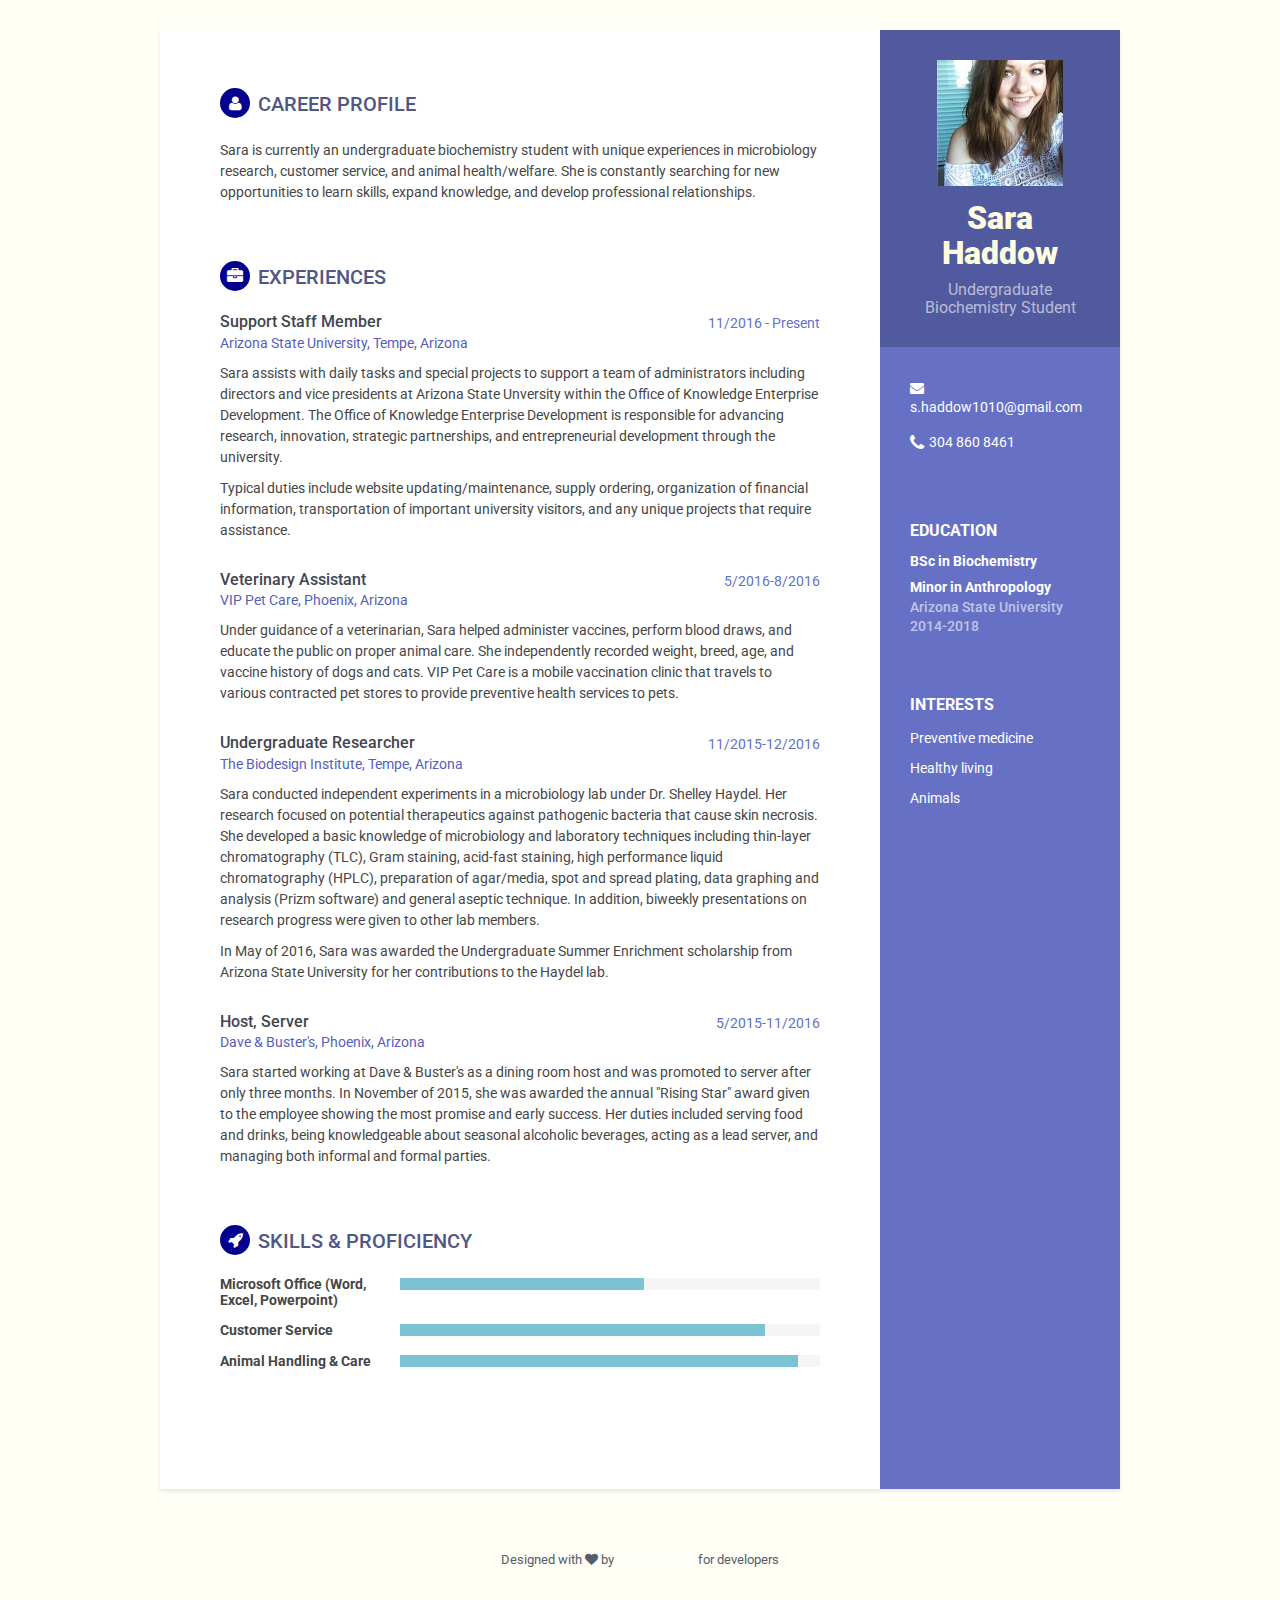
==== index.html @ 109afb4c "edit" ====
<!DOCTYPE html>
<!--[if IE 8]> <html lang="en" class="ie8"> <![endif]-->  
<!--[if IE 9]> <html lang="en" class="ie9"> <![endif]-->  
<!--[if !IE]><!--> <html lang="en"> <!--<![endif]-->  
<head>
    <title>Responsive Resume/CV Template for Developers</title>
    <!-- Meta -->
    <meta charset="utf-8">
    <meta http-equiv="X-UA-Compatible" content="IE=edge">
    <meta name="viewport" content="width=device-width, initial-scale=1.0">
    <meta name="description" content="Responsive HTML5 Resume/CV Template for Developers">
    <meta name="author" content="Xiaoying Riley at 3rd Wave Media">    
    <link rel="shortcut icon" href="favicon.ico">  
    <link href='https://fonts.googleapis.com/css?family=Roboto:400,500,400italic,300italic,300,500italic,700,700italic,900,900italic' rel='stylesheet' type='text/css'>
    <!-- Global CSS -->
    <link rel="stylesheet" href="assets/plugins/bootstrap/css/bootstrap.min.css">   
    <!-- Plugins CSS -->
    <link rel="stylesheet" href="assets/plugins/font-awesome/css/font-awesome.css">
    
    <!-- Theme CSS -->  
    <link id="theme-style" rel="stylesheet" href="assets/css/styles.css">
    <!-- HTML5 shim and Respond.js for IE8 support of HTML5 elements and media queries -->
    <!--[if lt IE 9]>
      <script src="https://oss.maxcdn.com/html5shiv/3.7.2/html5shiv.min.js"></script>
      <script src="https://oss.maxcdn.com/respond/1.4.2/respond.min.js"></script>
    <![endif]-->
</head> 

<body>
    <div class="wrapper">
        <div class="sidebar-wrapper">
            <div class="profile-container">
                <img class="profile" src="assets/images/profile.jpg" alt="" width="70%" />
                <h1 class="name">Sara Haddow</h1>
                <h3 class="tagline">Undergraduate Biochemistry Student</h3>
            </div><!--//profile-container-->
            
            <div class="contact-container container-block">
                <ul class="list-unstyled contact-list">
                    <li class="email"><i class="fa fa-envelope"></i><a href="mailto: yourname@email.com">s.haddow1010@gmail.com</a></li>
                    <li class="phone"><i class="fa fa-phone"></i><a href="tel:0123 456 789">304 860 8461</a></li>
            </div><!--//contact-container-->
            <div class="education-container container-block">
                <h2 class="container-block-title">Education</h2>
                <div class="item">
                    <h4 class="degree">BSc in Biochemistry<p></p> Minor in Anthropology</h4>
                    <h5 class="meta">Arizona State University</h5>
                    <div class="time">2014-2018</div>
                </div><!--//item-->
            </div><!--//interests-->
            
            <div class="interests-container container-block">
                <h2 class="container-block-title">Interests</h2>
                <ul class="list-unstyled interests-list">
                    <li>Preventive medicine</li>
                    <li>Healthy living</li>
                    <li>Animals</li>
                </ul>
            </div><!--//interests-->
            
        </div><!--//sidebar-wrapper-->
        
        <div class="main-wrapper">
            
            <section class="section summary-section">
                <h2 class="section-title"><i class="fa fa-user"></i>Career Profile</h2>
                <div class="summary">
                    <p>Sara is currently an undergraduate biochemistry student with unique experiences in microbiology research, customer service, and animal health/welfare. She is constantly searching for new opportunities to learn skills, expand knowledge, and develop professional relationships.  </p>
                </div><!--//summary-->
            </section><!--//section-->
            
            <section class="section experiences-section">
                <h2 class="section-title"><i class="fa fa-briefcase"></i>Experiences</h2>
                
                <div class="item">
                    <div class="meta">
                        <div class="upper-row">
                            <h3 class="job-title">Support Staff Member</h3>
                            <div class="time">11/2016 - Present</div>
                        </div><!--//upper-row-->
                        <div class="company">Arizona State University, Tempe, Arizona</div>
                    </div><!--//meta-->
                    <div class="details">
                        <p>Sara assists with daily tasks and special projects to support a team of administrators including directors and vice presidents at Arizona State Unversity within the Office of Knowledge Enterprise Development. The Office of Knowledge Enterprise Development is responsible for advancing research, innovation, strategic partnerships, and entrepreneurial development through the university.  </p>  
                        <p>Typical duties include website updating/maintenance, supply ordering, organization of financial information, transportation of important university visitors, and any unique projects that require assistance.   </p>
                    </div><!--//details-->
                </div><!--//item-->
                
                <div class="item">
                    <div class="meta">
                        <div class="upper-row">
                            <h3 class="job-title">Veterinary Assistant</h3>
                            <div class="time">5/2016-8/2016</div>
                        </div><!--//upper-row-->
                        <div class="company">VIP Pet Care, Phoenix, Arizona</div>
                    </div><!--//meta-->
                    <div class="details">
                        <p>Under guidance of a veterinarian, Sara helped administer vaccines, perform blood draws, and educate the public on proper animal care. She independently recorded weight, breed, age, and vaccine history of dogs and cats. VIP Pet Care is a mobile vaccination clinic that travels to various contracted pet stores to provide preventive health services to pets. </p>  
                        
                    </div><!--//details-->
                </div><!--//item-->
                
                <div class="item">
                    <div class="meta">
                        <div class="upper-row">
                            <h3 class="job-title">Undergraduate Researcher</h3>
                            <div class="time">11/2015-12/2016</div>
                        </div><!--//upper-row-->
                        <div class="company">The Biodesign Institute,
                        Tempe, Arizona</div>
                    </div><!--//meta-->
                    <div class="details">
                        <p>Sara conducted independent experiments in a microbiology lab under Dr. Shelley Haydel. Her research focused on potential therapeutics against pathogenic bacteria that cause skin necrosis. She developed a basic knowledge of microbiology and laboratory techniques including thin-layer chromatography (TLC), Gram staining, acid-fast staining, high performance liquid chromatography (HPLC), preparation of agar/media, spot and spread plating, data graphing and analysis (Prizm software) and general aseptic technique. In addition, biweekly presentations on research progress were given to other lab members. </p> <p>In May of 2016, Sara was awarded the Undergraduate Summer Enrichment scholarship from Arizona State University for her contributions to the Haydel lab.   </p> 
                    </div><!--//details-->
                </div><!--//item-->
                <div class="item">
                    <div class="meta">
                        <div class="upper-row">
                            <h3 class="job-title">Host, Server</h3>
                            <div class="time">5/2015-11/2016</div>
                        </div><!--//upper-row-->
                        <div class="company">Dave & Buster's, Phoenix, Arizona</div>
                    </div><!--//meta-->
                    <div class="details">
                        <p>Sara started working at Dave & Buster's as a dining room host and was promoted to server after only three months. In November of 2015, she was awarded the annual "Rising Star" award given to the employee showing the most promise and early success. Her duties included serving food and drinks, being knowledgeable about seasonal alcoholic beverages, acting as a lead server, and managing both informal and formal parties.  </p>  
                    </div><!--//details-->
                </div><!--//item-->
                
            </section><!--//section-->
        
            
            
            <section class="skills-section section">
                <h2 class="section-title"><i class="fa fa-rocket"></i>Skills &amp; Proficiency</h2>
                <div class="skillset">        
                    <div class="item">
                        <h3 class="level-title">Microsoft Office (Word, Excel, Powerpoint)</h3>
                        <div class="level-bar">
                            <div class="level-bar-inner" data-level="60%">
                            </div>                                      
                        </div><!--//level-bar-->                                 
                    </div><!--//item-->
                    
                    <div class="item">
                        <h3 class="level-title">Customer Service</h3>
                        <div class="level-bar">
                            <div class="level-bar-inner" data-level="90%">
                            </div>                                      
                        </div><!--//level-bar-->                                 
                    </div><!--//item-->
                    
                    <div class="item">
                        <h3 class="level-title">Animal Handling & Care</h3>
                        <div class="level-bar">
                            <div class="level-bar-inner" data-level="98%">
                            </div>                                      
                        </div><!--//level-bar-->                                 
                    </div><!--//item-->
                    
                                                  
                        </div><!--//level-bar-->                                 
                    </div><!--//item-->
                    
                </div>  
            </section><!--//skills-section-->
            
        </div><!--//main-body-->
    </div>
 
    <footer class="footer">
        <div class="text-center">
                <!--/* This template is released under the Creative Commons Attribution 3.0 License. Please keep the attribution link below when using for your own project. Thank you for your support. :) If you'd like to use the template without the attribution, you can check out other license options via our website: themes.3rdwavemedia.com */-->
                <small class="copyright">Designed with <i class="fa fa-heart"></i> by <a href="http://themes.3rdwavemedia.com" target="_blank">Xiaoying Riley</a> for developers</small>
        </div><!--//container-->
    </footer><!--//footer-->
 
    <!-- Javascript -->          
    <script type="text/javascript" src="assets/plugins/jquery-1.11.3.min.js"></script>
    <script type="text/javascript" src="assets/plugins/bootstrap/js/bootstrap.min.js"></script>    
    <!-- custom js -->
    <script type="text/javascript" src="assets/js/main.js"></script>            
</body>
</html>
---- assets/css/styles.css ----
/*   
 * Template Name: Orbit - Responsive Resume/CV Template for Developers
 * Version: 1.0
 * Author: Xiaoying Riley
 * Twitter: @3rdwave_themes
 * License: Creative Commons Attribution 3.0 License
 * Website: http://themes.3rdwavemedia.com/
*/
/* styles.css */
/* ======= Base ======= */
body {
  font-family: 'Roboto', sans-serif;
  color: #464646;
  background: #fffff5;
  font-size: 14px;
  padding: 30px;
  -webkit-font-smoothing: antialiased;
  -moz-osx-font-smoothing: grayscale;
}
h1,
h2,
h3,
h4,
h5,
h6 {
  font-weight: 700;
}
a {
  color: #ffffff;
  -webkit-transition: all 0.4s ease-in-out;
  -moz-transition: all 0.4s ease-in-out;
  -ms-transition: all 0.4s ease-in-out;
  -o-transition: all 0.4s ease-in-out;
}
a:hover {
  text-decoration: underline;
  color: #911558;
}
a:focus {
  text-decoration: none;
}
p {
  line-height: 1.5;
}
.wrapper {
  background: #a2a6ff;
  max-width: 960px;
  margin: 0 auto;
  position: relative;
  -webkit-box-shadow: 0px 2px 4px rgba(0, 0, 0, 0.1);
  -moz-box-shadow: 0px 2px 4px rgba(0, 0, 0, 0.1);
  box-shadow: 0px 2px 4px rgba(0, 0, 0, 0.1);
}
.sidebar-wrapper {
  background: #6671c6;
  position: absolute;
  right: 0;
  width: 240px;
  height: 100%;
  min-height: 800px;
  color: #fff;
}
.sidebar-wrapper a {
  color: #ffffff;
}
.sidebar-wrapper .profile-container {
  padding: 30px;
  background: rgba(0, 0, 0, 0.2);
  text-align: center;
  color: #fffde0;
}
.sidebar-wrapper .name {
  font-size: 32px;
  font-weight: 900;
  margin-top: 0;
  margin-bottom: 10px;
}
.sidebar-wrapper .tagline {
  color: rgba(255, 255, 255, 0.6);
  font-size: 16px;
  font-weight: 400;
  margin-top: 0;
  margin-bottom: 0;
}
.sidebar-wrapper .profile {
  margin-bottom: 15px;
}
.sidebar-wrapper .contact-list .fa {
  margin-right: 5px;
  font-size: 18px;
  vertical-align: middle;
}
.sidebar-wrapper .contact-list li {
  margin-bottom: 15px;
}
.sidebar-wrapper .contact-list li:last-child {
  margin-bottom: 0;
}
.sidebar-wrapper .contact-list .email .fa {
  font-size: 14px;
}
.sidebar-wrapper .container-block {
  padding: 30px;
}
.sidebar-wrapper .container-block-title {
  text-transform: uppercase;
  font-size: 16px;
  font-weight: 700;
  margin-top: 0;
  margin-bottom: 15px;
}
.sidebar-wrapper .degree {
  font-size: 14px;
  margin-top: 0;
  margin-bottom: 5px;
}
.sidebar-wrapper .education-container .item {
  margin-bottom: 15px;
}
.sidebar-wrapper .education-container .item:last-child {
  margin-bottom: 0;
}
.sidebar-wrapper .education-container .meta {
  color: rgba(255, 255, 255, 0.6);
  font-weight: 500;
  margin-bottom: 0px;
  margin-top: 0;
}
.sidebar-wrapper .education-container .time {
  color: rgba(255, 255, 255, 0.6);
  font-weight: 500;
  margin-bottom: 0px;
}
.sidebar-wrapper .languages-container .lang-desc {
  color: rgba(255, 255, 255, 0.6);
}
.sidebar-wrapper .languages-list {
  margin-bottom: 0;
}
.sidebar-wrapper .languages-list li {
  margin-bottom: 10px;
}
.sidebar-wrapper .languages-list li:last-child {
  margin-bottom: 0;
}
.sidebar-wrapper .interests-list {
  margin-bottom: 0;
}
.sidebar-wrapper .interests-list li {
  margin-bottom: 10px;
}
.sidebar-wrapper .interests-list li:last-child {
  margin-bottom: 0;
}
.main-wrapper {
  background: #fff;
  padding: 60px;
  padding-right: 300px;
}
.main-wrapper .section-title {
  text-transform: uppercase;
  font-size: 20px;
  font-weight: 500;
  color: #515783;
  position: relative;
  margin-top: 0;
  margin-bottom: 20px;
}
.main-wrapper .section-title .fa {
  width: 30px;
  height: 30px;
  margin-right: 8px;
  display: inline-block;
  color: #fff;
  -webkit-border-radius: 50%;
  -moz-border-radius: 50%;
  -ms-border-radius: 50%;
  -o-border-radius: 50%;
  border-radius: 50%;
  -moz-background-clip: padding;
  -webkit-background-clip: padding-box;
  background-clip: padding-box;
  background: #05008d;
  text-align: center;
  padding-top: 8px;
  font-size: 16px;
  position: relative;
  top: -2px;
}
.main-wrapper .section {
  margin-bottom: 60px;
}
.main-wrapper .experiences-section .item {
  margin-bottom: 30px;
}
.main-wrapper .upper-row {
  position: relative;
  overflow: hidden;
  margin-bottom: 2px;
}
.main-wrapper .job-title {
  color: #3F4650;
  font-size: 16px;
  margin-top: 0;
  margin-bottom: 0;
  font-weight: 500;
}
.main-wrapper .time {
  position: absolute;
  right: 0;
  top: 0;
  color: #6272c9;
}
.main-wrapper .company {
  margin-bottom: 10px;
  color: #565eba;
}
.main-wrapper .project-title {
  font-size: 16px;
  font-weight: 400;
  margin-top: 0;
  margin-bottom: 5px;
}
.main-wrapper .projects-section .intro {
  margin-bottom: 30px;
}
.main-wrapper .projects-section .item {
  margin-bottom: 15px;
}
.skillset .item {
  margin-bottom: 15px;
  overflow: hidden;
}
.skillset .level-title {
  font-size: 14px;
  margin-top: 0;
  margin-bottom: 12px;
}
.skillset .level-bar {
  height: 12px;
  background: #f5f5f5;
}
.skillset .level-bar-inner {
  height: 12px;
  background: #7bc2d3;
}
.footer {
  padding: 30px;
  padding-top: 60px;
}
.footer .copyright {
  line-height: 1.6;
  color: #545E6C;
  font-size: 13px;
}
}
/* Extra small devices (phones, less than 768px) */
@media (max-width: 767px) {
  .sidebar-wrapper {
    position: static;
    width: inherit;
  }
  .main-wrapper {
    padding: 30px;
  }
  .main-wrapper .time {
    position: static;
    display: block;
    margin-top: 5px;
  }
  .main-wrapper .upper-row {
    margin-bottom: 0;
  }
}
/* Small devices (tablets, 768px and up) */
/* Medium devices (desktops, 992px and up) */
@media (min-width: 992px) {
  .skillset .level-title {
    display: inline-block;
    float: left;
    width: 30%;
    margin-bottom: 0;
  }
  .skillset .level-bar {
    display: inline-block;
    width: 70%;
    float: left;
    position: relative;
    top: 1px;
  }
}
/* Large devices (large desktops, 1200px and up) */
/* Ex-Large devices (large desktops, 1200px and up) */
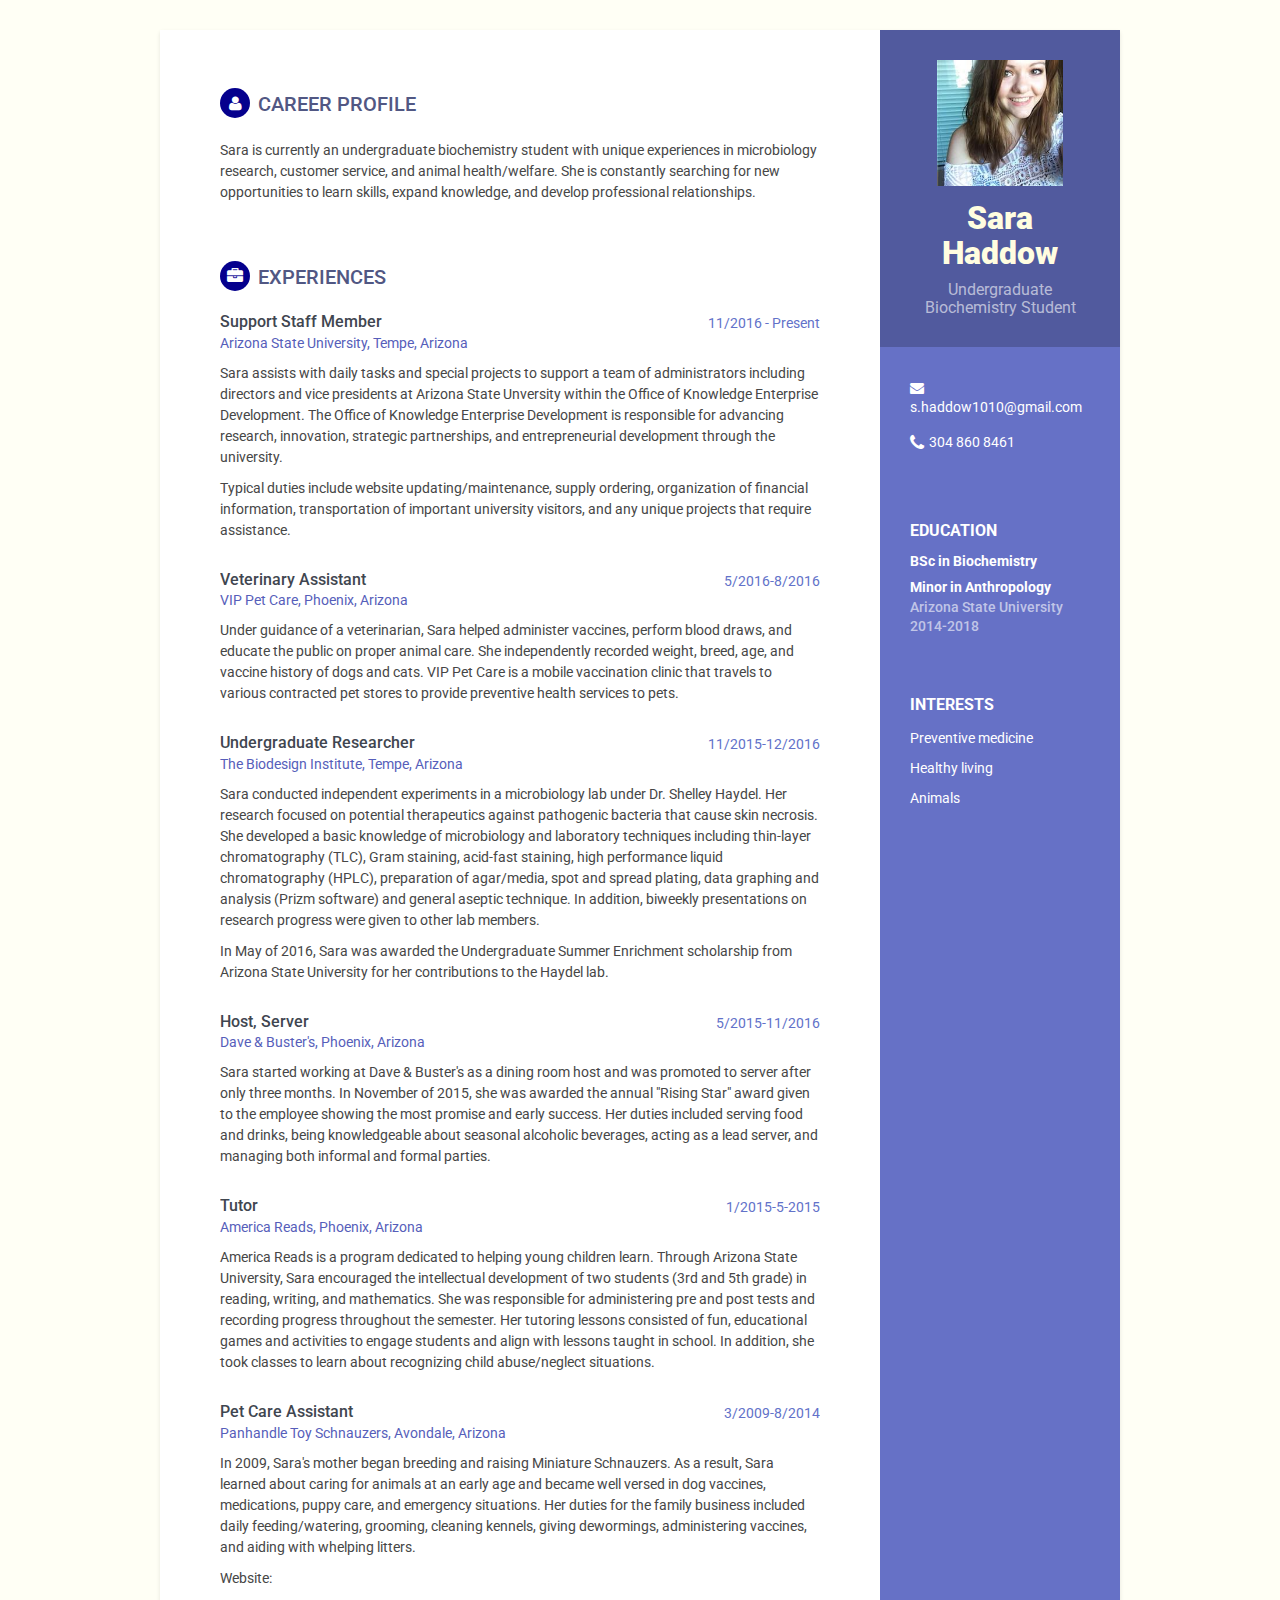
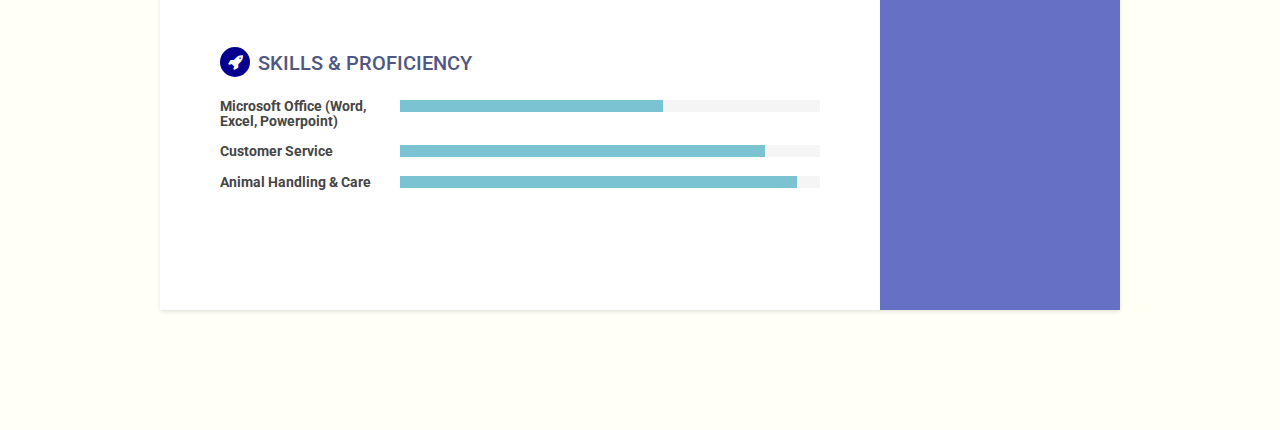
==== commit f069e3be: "edit" ====
--- a/index.html
+++ b/index.html
@@ -124,6 +124,30 @@
                     <div class="details">
                         <p>Sara started working at Dave & Buster's as a dining room host and was promoted to server after only three months. In November of 2015, she was awarded the annual "Rising Star" award given to the employee showing the most promise and early success. Her duties included serving food and drinks, being knowledgeable about seasonal alcoholic beverages, acting as a lead server, and managing both informal and formal parties.  </p>  
                     </div><!--//details-->
+                     </div><!--//item-->
+                    <div class="item">
+                    <div class="meta">
+                        <div class="upper-row">
+                            <h3 class="job-title">Tutor</h3>
+                            <div class="time">1/2015-5-2015</div>
+                        </div><!--//upper-row-->
+                        <div class="company">America Reads, Phoenix, Arizona</div>
+                    </div><!--//meta-->
+                    <div class="details">
+                        <p>America Reads is a program dedicated to helping young children learn. Through Arizona State University, Sara encouraged the intellectual development of two students (3rd and 5th grade) in reading, writing, and mathematics. She was responsible for administering pre and post tests and recording progress throughout the semester. Her tutoring lessons consisted of fun, educational games and activities to engage students and align with lessons taught in school. In addition, she took classes to learn about recognizing child abuse/neglect situations.  </p>  
+                    </div><!--//details-->
+                </div><!--//item-->
+                <div class="item">
+                    <div class="meta">
+                        <div class="upper-row">
+                            <h3 class="job-title">Pet Care Assistant</h3>
+                            <div class="time">3/2009-8/2014</div>
+                        </div><!--//upper-row-->
+                        <div class="company">Panhandle Toy Schnauzers, Avondale, Arizona</div>
+                    </div><!--//meta-->
+                    <div class="details">
+                        <p>In 2009, Sara's mother began breeding and raising Miniature Schnauzers. As a result, Sara learned about caring for animals at an early age and became well versed in dog vaccines, medications, puppy care, and emergency situations. Her duties for the family business included daily feeding/watering, grooming, cleaning kennels, giving dewormings, administering vaccines, and aiding with whelping litters.</p> <p>Website: <a href="http://www.panhandletoyschnauzers.com">www.panhandletoyschnauzers.com</a></p>  
+                    </div><!--//details--> 
                 </div><!--//item-->
                 
             </section><!--//section-->
@@ -136,7 +160,7 @@
                     <div class="item">
                         <h3 class="level-title">Microsoft Office (Word, Excel, Powerpoint)</h3>
                         <div class="level-bar">
-                            <div class="level-bar-inner" data-level="60%">
+                            <div class="level-bar-inner" data-level="65%">
                             </div>                                      
                         </div><!--//level-bar-->                                 
                     </div><!--//item-->
@@ -170,7 +194,6 @@
     <footer class="footer">
         <div class="text-center">
                 <!--/* This template is released under the Creative Commons Attribution 3.0 License. Please keep the attribution link below when using for your own project. Thank you for your support. :) If you'd like to use the template without the attribution, you can check out other license options via our website: themes.3rdwavemedia.com */-->
-                <small class="copyright">Designed with <i class="fa fa-heart"></i> by <a href="http://themes.3rdwavemedia.com" target="_blank">Xiaoying Riley</a> for developers</small>
         </div><!--//container-->
     </footer><!--//footer-->
  
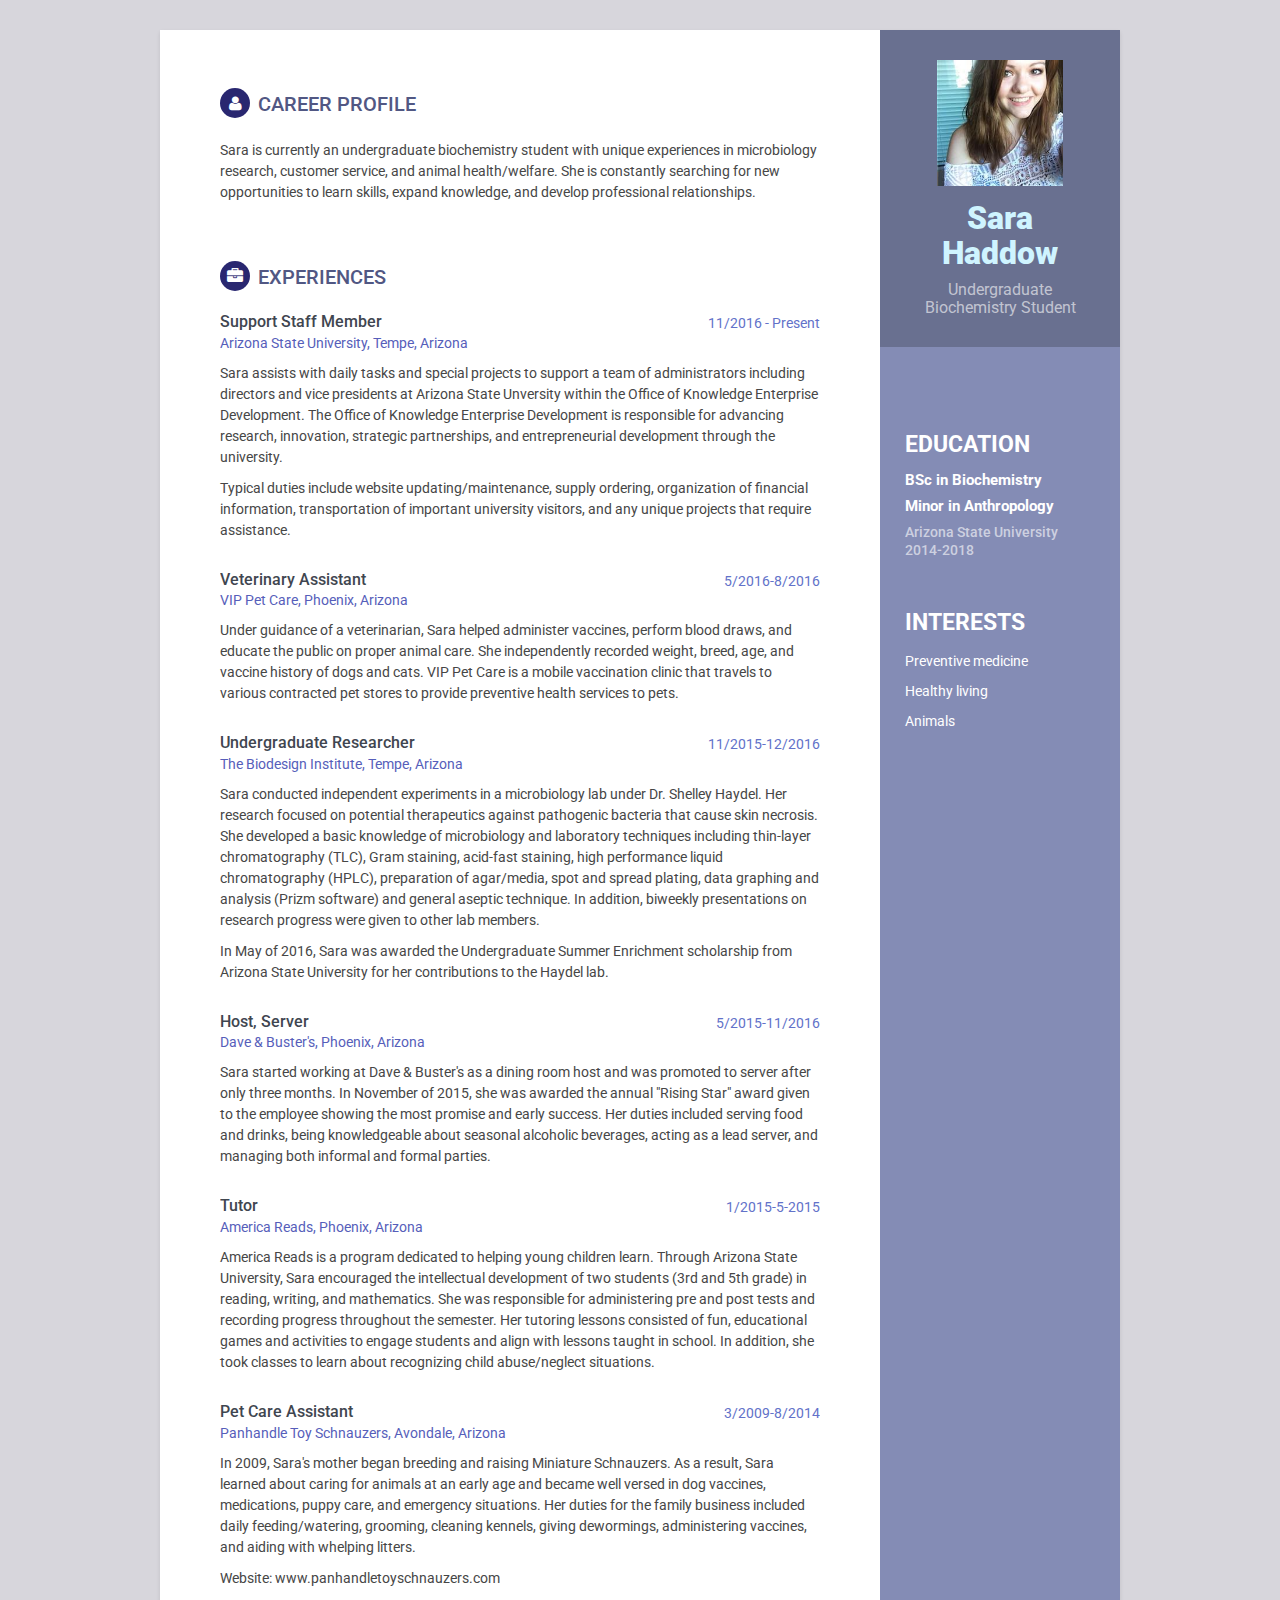
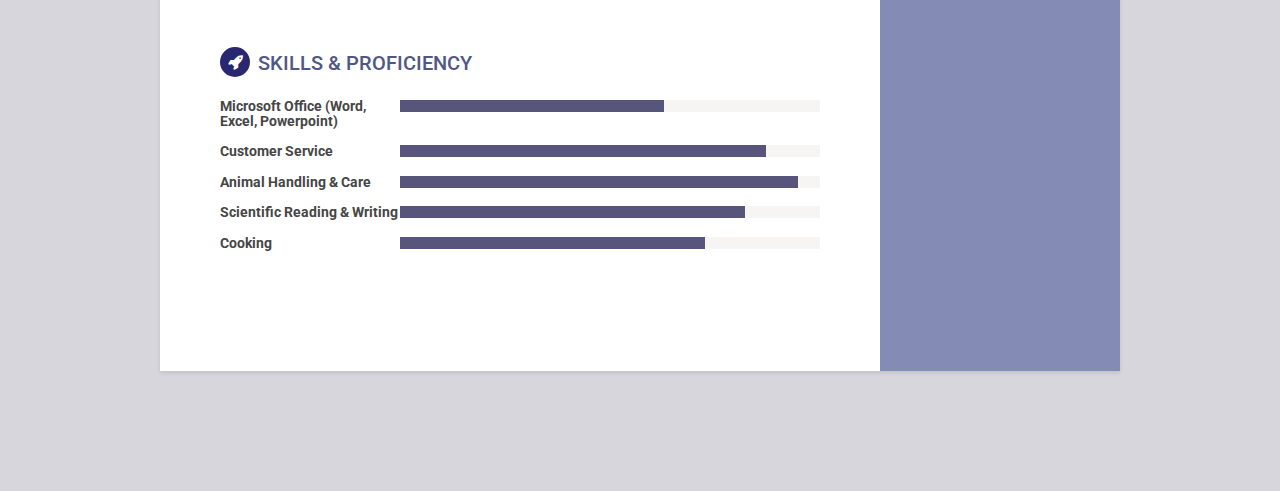
==== commit 992ac163: "edits" ====
--- a/index.html
+++ b/index.html
@@ -37,8 +37,7 @@
             
             <div class="contact-container container-block">
                 <ul class="list-unstyled contact-list">
-                    <li class="email"><i class="fa fa-envelope"></i><a href="mailto: yourname@email.com">s.haddow1010@gmail.com</a></li>
-                    <li class="phone"><i class="fa fa-phone"></i><a href="tel:0123 456 789">304 860 8461</a></li>
+                    <li class="email"><i</li>
             </div><!--//contact-container-->
             <div class="education-container container-block">
                 <h2 class="container-block-title">Education</h2>
@@ -178,9 +177,23 @@
                         <div class="level-bar">
                             <div class="level-bar-inner" data-level="98%">
                             </div>                                      
-                        </div><!--//level-bar-->                                 
-                    </div><!--//item-->
-                    
+                        </div><!--//level-bar-->
+                        </div><!--//item-->
+                        <div class="skillset">        
+                    <div class="item">
+                        <h3 class="level-title">Scientific Reading & Writing</h3>
+                        <div class="level-bar">
+                            <div class="level-bar-inner" data-level="85%">
+                            </div> 
+                            
+                            </div><!--//level-bar-->
+                        </div><!--//item-->
+                        <div class="skillset">        
+                    <div class="item">
+                        <h3 class="level-title">Cooking</h3>
+                        <div class="level-bar">
+                            <div class="level-bar-inner" data-level="75%">
+                            </div> 
                                                   
                         </div><!--//level-bar-->                                 
                     </div><!--//item-->
--- a/assets/css/styles.css
+++ b/assets/css/styles.css
@@ -11,7 +11,7 @@
 body {
   font-family: 'Roboto', sans-serif;
   color: #464646;
-  background: #fffff5;
+  background: rgba(189, 188, 198, 0.61);
   font-size: 14px;
   padding: 30px;
   -webkit-font-smoothing: antialiased;
@@ -26,7 +26,7 @@
   font-weight: 700;
 }
 a {
-  color: #ffffff;
+  color: #464646;
   -webkit-transition: all 0.4s ease-in-out;
   -moz-transition: all 0.4s ease-in-out;
   -ms-transition: all 0.4s ease-in-out;
@@ -52,7 +52,7 @@
   box-shadow: 0px 2px 4px rgba(0, 0, 0, 0.1);
 }
 .sidebar-wrapper {
-  background: #6671c6;
+  background: rgba(72, 84, 145, 0.67);
   position: absolute;
   right: 0;
   width: 240px;
@@ -67,7 +67,7 @@
   padding: 30px;
   background: rgba(0, 0, 0, 0.2);
   text-align: center;
-  color: #fffde0;
+  color: rgb(207, 244, 255);
 }
 .sidebar-wrapper .name {
   font-size: 32px;
@@ -86,33 +86,33 @@
   margin-bottom: 15px;
 }
 .sidebar-wrapper .contact-list .fa {
-  margin-right: 5px;
-  font-size: 18px;
+  margin-right: 1px;
+  font-size: 1px;
   vertical-align: middle;
 }
 .sidebar-wrapper .contact-list li {
-  margin-bottom: 15px;
+  margin-bottom: 1px;
 }
 .sidebar-wrapper .contact-list li:last-child {
   margin-bottom: 0;
 }
 .sidebar-wrapper .contact-list .email .fa {
-  font-size: 14px;
+  font-size: 0px;
 }
 .sidebar-wrapper .container-block {
-  padding: 30px;
+  padding: 25px;
 }
 .sidebar-wrapper .container-block-title {
   text-transform: uppercase;
-  font-size: 16px;
+  font-size: 23px;
   font-weight: 700;
   margin-top: 0;
   margin-bottom: 15px;
 }
 .sidebar-wrapper .degree {
-  font-size: 14px;
-  margin-top: 0;
-  margin-bottom: 5px;
+  font-size: 15px;
+  margin-top: 0;
+  margin-bottom: 10px;
 }
 .sidebar-wrapper .education-container .item {
   margin-bottom: 15px;
@@ -171,7 +171,7 @@
   height: 30px;
   margin-right: 8px;
   display: inline-block;
-  color: #fff;
+  color: #ffffff;
   -webkit-border-radius: 50%;
   -moz-border-radius: 50%;
   -ms-border-radius: 50%;
@@ -180,7 +180,7 @@
   -moz-background-clip: padding;
   -webkit-background-clip: padding-box;
   background-clip: padding-box;
-  background: #05008d;
+  background: rgba(6, 3, 88, 0.86);
   text-align: center;
   padding-top: 8px;
   font-size: 16px;
@@ -238,11 +238,11 @@
 }
 .skillset .level-bar {
   height: 12px;
-  background: #f5f5f5;
+  background: #f7f4f4;
 }
 .skillset .level-bar-inner {
   height: 12px;
-  background: #7bc2d3;
+  background: rgba(26, 24, 77, 0.72);
 }
 .footer {
   padding: 30px;
@@ -255,7 +255,7 @@
 }
 }
 /* Extra small devices (phones, less than 768px) */
-@media (max-width: 767px) {
+@media (max-width: 500px) {
   .sidebar-wrapper {
     position: static;
     width: inherit;
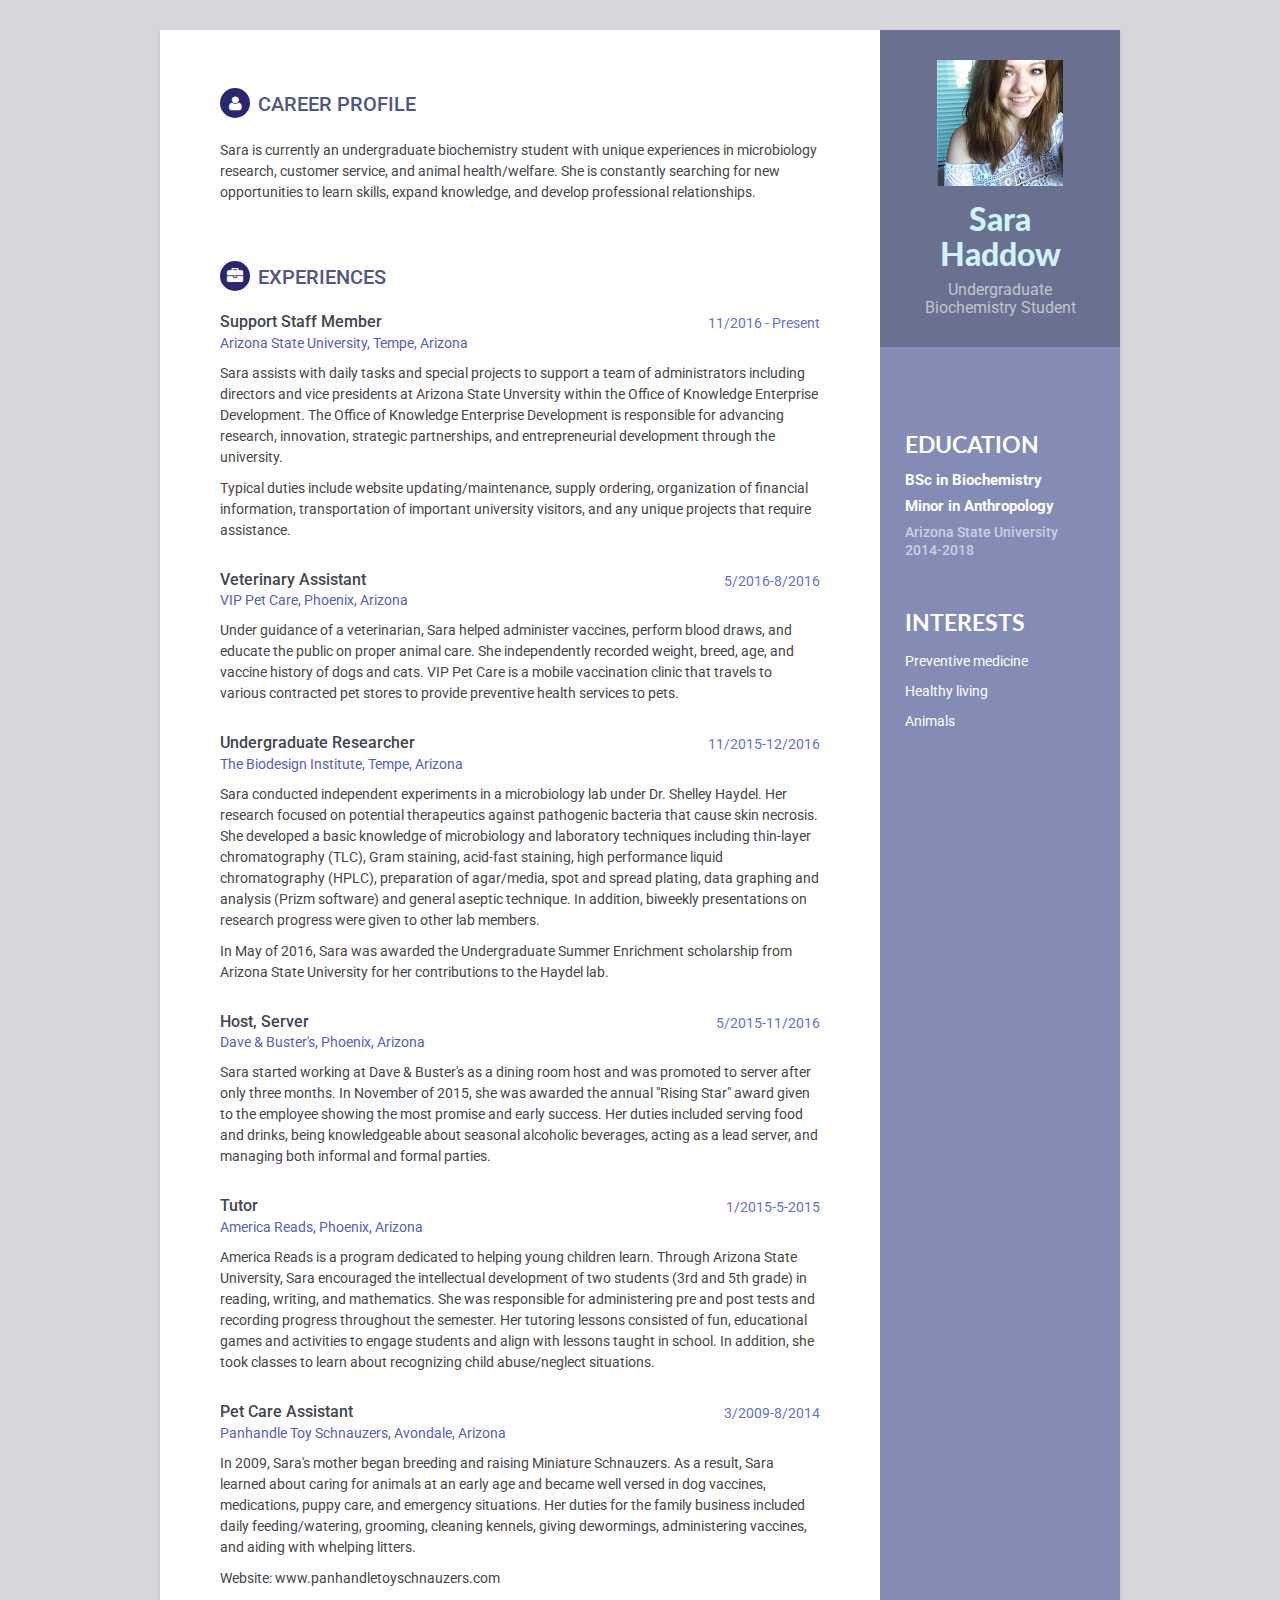
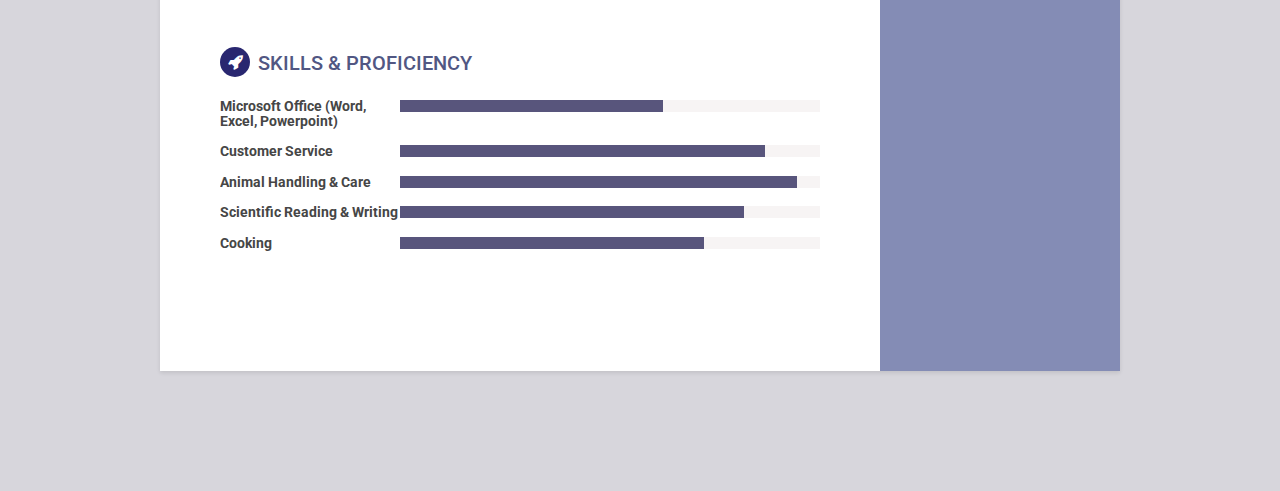
==== commit 2fe0c5db: "mobile" ====
--- a/index.html
+++ b/index.html
@@ -3,7 +3,7 @@
 <!--[if IE 9]> <html lang="en" class="ie9"> <![endif]-->  
 <!--[if !IE]><!--> <html lang="en"> <!--<![endif]-->  
 <head>
-    <title>Responsive Resume/CV Template for Developers</title>
+    <title>Sara is currently an undergraduate biochemistry student with unique experiences in microbiology research, customer service, and animal health/welfare. She is constantly searching for new opportunities to learn skills, expand knowledge, and develop professional relationships. </title>
     <!-- Meta -->
     <meta charset="utf-8">
     <meta http-equiv="X-UA-Compatible" content="IE=edge">
@@ -12,6 +12,7 @@
     <meta name="author" content="Xiaoying Riley at 3rd Wave Media">    
     <link rel="shortcut icon" href="favicon.ico">  
     <link href='https://fonts.googleapis.com/css?family=Roboto:400,500,400italic,300italic,300,500italic,700,700italic,900,900italic' rel='stylesheet' type='text/css'>
+    <link href="https://fonts.googleapis.com/css?family=Lato:900" rel="stylesheet">
     <!-- Global CSS -->
     <link rel="stylesheet" href="assets/plugins/bootstrap/css/bootstrap.min.css">   
     <!-- Plugins CSS -->
--- a/assets/css/styles.css
+++ b/assets/css/styles.css
@@ -9,7 +9,7 @@
 /* styles.css */
 /* ======= Base ======= */
 body {
-  font-family: 'Roboto', sans-serif;
+  font-family: 'Roboto', 'Lato', sans-serif;
   color: #464646;
   background: rgba(189, 188, 198, 0.61);
   font-size: 14px;
@@ -74,6 +74,7 @@
   font-weight: 900;
   margin-top: 0;
   margin-bottom: 10px;
+    font-family: Lato
 }
 .sidebar-wrapper .tagline {
   color: rgba(255, 255, 255, 0.6);
@@ -108,6 +109,7 @@
   font-weight: 700;
   margin-top: 0;
   margin-bottom: 15px;
+    font-family: Lato;
 }
 .sidebar-wrapper .degree {
   font-size: 15px;
@@ -255,7 +257,7 @@
 }
 }
 /* Extra small devices (phones, less than 768px) */
-@media (max-width: 500px) {
+@media (max-width: 481px) {
   .sidebar-wrapper {
     position: static;
     width: inherit;
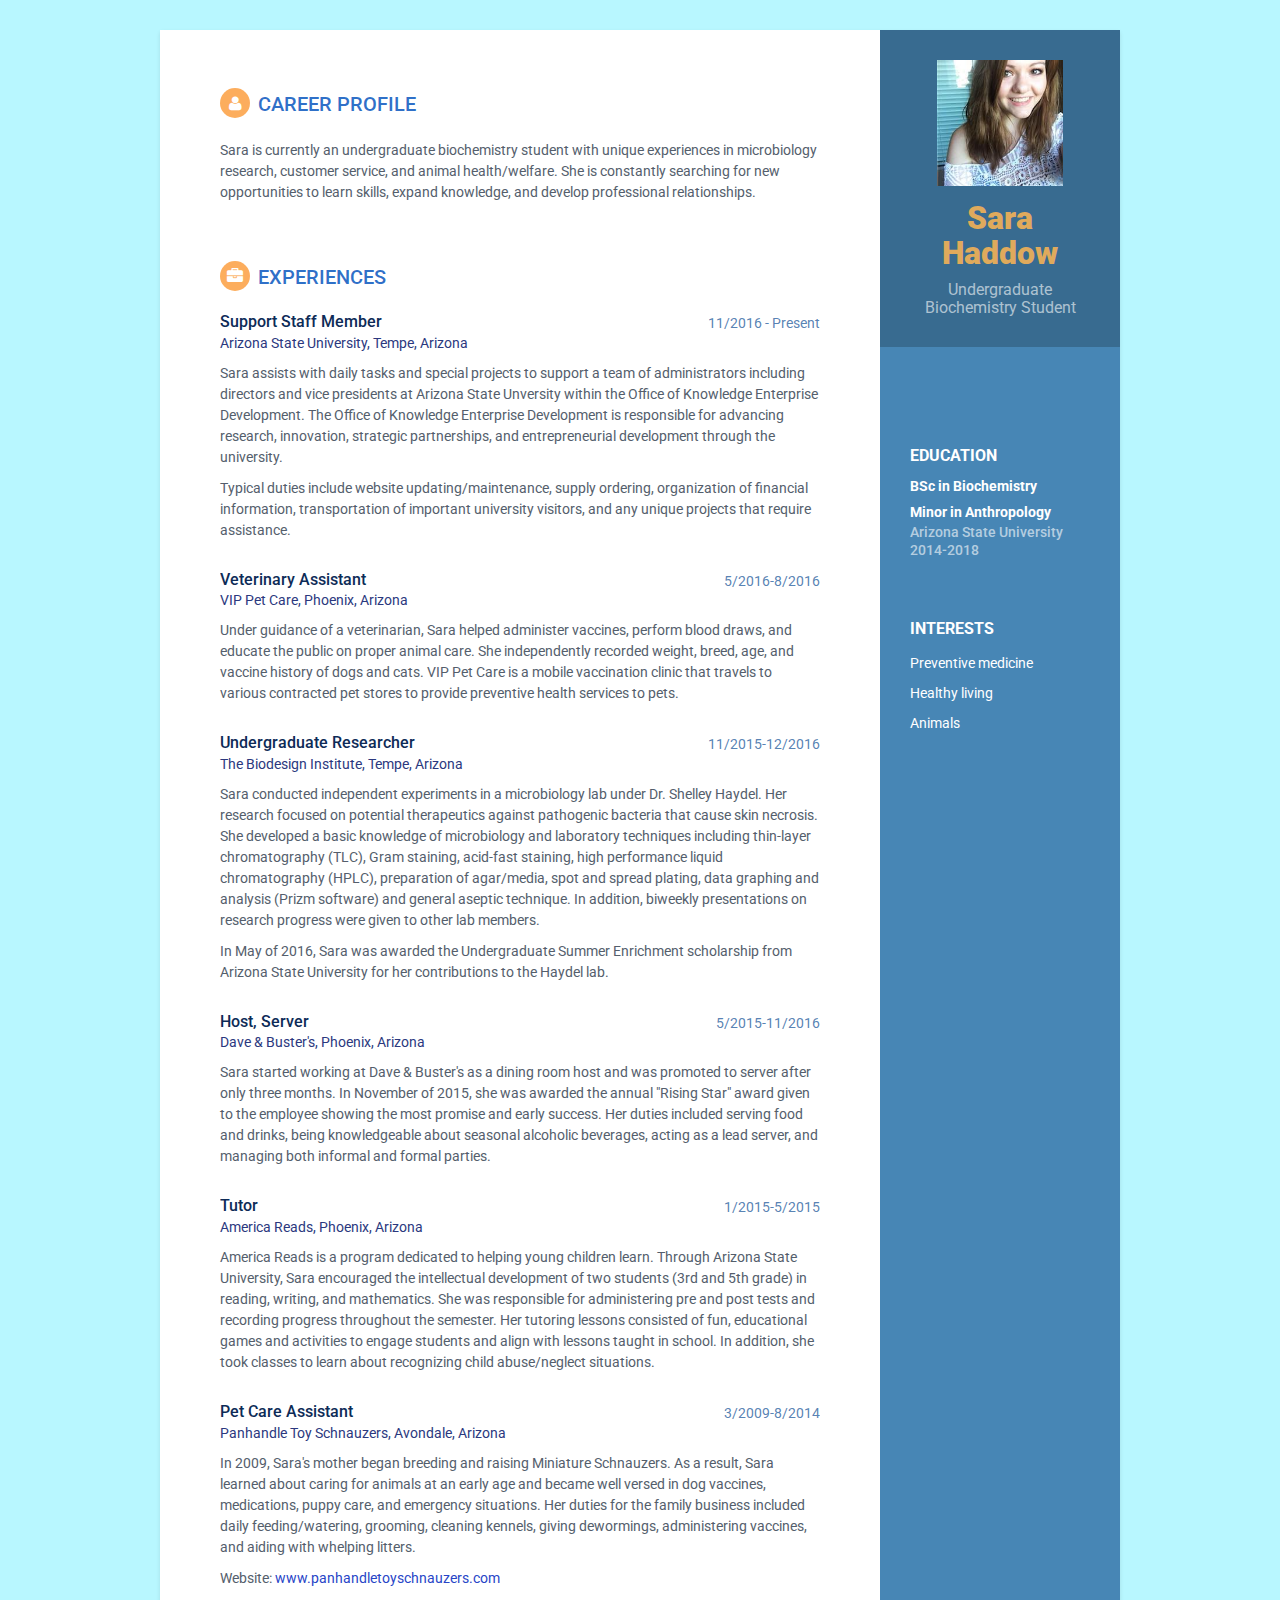
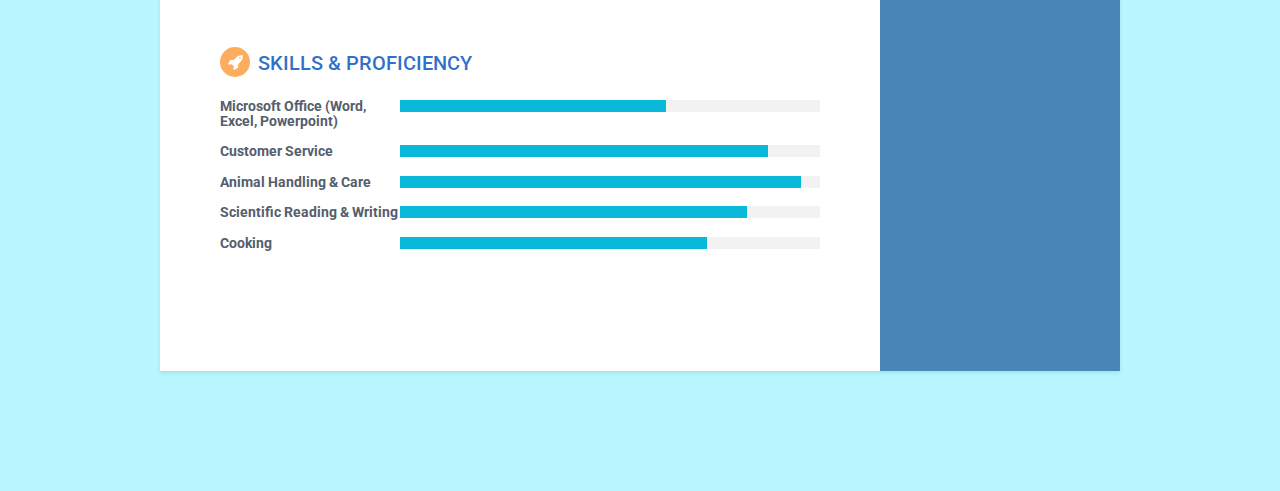
==== commit bef26613: "theme" ====
--- a/index.html
+++ b/index.html
@@ -8,18 +8,18 @@
     <meta charset="utf-8">
     <meta http-equiv="X-UA-Compatible" content="IE=edge">
     <meta name="viewport" content="width=device-width, initial-scale=1.0">
-    <meta name="description" content="Responsive HTML5 Resume/CV Template for Developers">
+    <meta name="description" content="Sara Haddow">
     <meta name="author" content="Xiaoying Riley at 3rd Wave Media">    
     <link rel="shortcut icon" href="favicon.ico">  
     <link href='https://fonts.googleapis.com/css?family=Roboto:400,500,400italic,300italic,300,500italic,700,700italic,900,900italic' rel='stylesheet' type='text/css'>
     <link href="https://fonts.googleapis.com/css?family=Lato:900" rel="stylesheet">
     <!-- Global CSS -->
-    <link rel="stylesheet" href="assets/plugins/bootstrap/css/bootstrap.min.css">   
+    <link rel="stylesheet" href="assets/plugins/bootstrap/css/bootstrap.min.css" >   
     <!-- Plugins CSS -->
     <link rel="stylesheet" href="assets/plugins/font-awesome/css/font-awesome.css">
     
     <!-- Theme CSS -->  
-    <link id="theme-style" rel="stylesheet" href="assets/css/styles.css">
+    <link id="theme-style" rel="stylesheet" href="assets/css/styles-2.css">
     <!-- HTML5 shim and Respond.js for IE8 support of HTML5 elements and media queries -->
     <!--[if lt IE 9]>
       <script src="https://oss.maxcdn.com/html5shiv/3.7.2/html5shiv.min.js"></script>
@@ -38,8 +38,9 @@
             
             <div class="contact-container container-block">
                 <ul class="list-unstyled contact-list">
-                    <li class="email"><i</li>
-            </div><!--//contact-container-->
+                    <li class="email"> </ul>
+                    </div>
+                <!--//contact-container-->
             <div class="education-container container-block">
                 <h2 class="container-block-title">Education</h2>
                 <div class="item">
@@ -129,7 +130,7 @@
                     <div class="meta">
                         <div class="upper-row">
                             <h3 class="job-title">Tutor</h3>
-                            <div class="time">1/2015-5-2015</div>
+                            <div class="time">1/2015-5/2015</div>
                         </div><!--//upper-row-->
                         <div class="company">America Reads, Phoenix, Arizona</div>
                     </div><!--//meta-->
@@ -146,7 +147,7 @@
                         <div class="company">Panhandle Toy Schnauzers, Avondale, Arizona</div>
                     </div><!--//meta-->
                     <div class="details">
-                        <p>In 2009, Sara's mother began breeding and raising Miniature Schnauzers. As a result, Sara learned about caring for animals at an early age and became well versed in dog vaccines, medications, puppy care, and emergency situations. Her duties for the family business included daily feeding/watering, grooming, cleaning kennels, giving dewormings, administering vaccines, and aiding with whelping litters.</p> <p>Website: <a href="http://www.panhandletoyschnauzers.com">www.panhandletoyschnauzers.com</a></p>  
+                        <p>In 2009, Sara's mother began breeding and raising Miniature Schnauzers. As a result, Sara learned about caring for animals at an early age and became well versed in dog vaccines, medications, puppy care, and emergency situations. Her duties for the family business included daily feeding/watering, grooming, cleaning kennels, giving dewormings, administering vaccines, and aiding with whelping litters.</p> <p>Website: <a href="http://www.panhandletoyschnauzers.com" target="_blank">www.panhandletoyschnauzers.com</a></p>  
                     </div><!--//details--> 
                 </div><!--//item-->
                 
--- a/assets/css/styles-2.css
+++ b/assets/css/styles-2.css
@@ -0,0 +1,295 @@
+/*   
+ * Template Name: Orbit - Responsive Resume/CV Template for Developers
+ * Version: 1.0
+ * Author: Xiaoying Riley
+ * Twitter: @3rdwave_themes
+ * License: Creative Commons Attribution 3.0 License
+ * Website: http://themes.3rdwavemedia.com/
+*/
+/* styles-2.css */
+/* ======= Base ======= */
+body {
+  font-family: 'Roboto', sans-serif;
+  color: #545E6C;
+  background: rgba(0, 226, 255, 0.28);
+  font-size: 14px;
+  padding: 30px;
+  -webkit-font-smoothing: antialiased;
+  -moz-osx-font-smoothing: grayscale;
+}
+h1,
+h2,
+h3,
+h4,
+h5,
+h6 {
+  font-weight: 700;
+}
+a {
+  color: #2745c7;
+  -webkit-transition: all 0.4s ease-in-out;
+  -moz-transition: all 0.4s ease-in-out;
+  -ms-transition: all 0.4s ease-in-out;
+  -o-transition: all 0.4s ease-in-out;
+}
+a:hover {
+  text-decoration: underline;
+  color: #093c34;
+}
+a:focus {
+  text-decoration: none;
+}
+p {
+  line-height: 1.5;
+}
+.wrapper {
+  background: #468ec3;
+  max-width: 960px;
+  margin: 0 auto;
+  position: relative;
+  -webkit-box-shadow: 0px 2px 4px rgba(0, 0, 0, 0.1);
+  -moz-box-shadow: 0px 2px 4px rgba(0, 0, 0, 0.1);
+  box-shadow: 0px 2px 4px rgba(0, 0, 0, 0.1);
+}
+.sidebar-wrapper {
+  background: rgba(15, 98, 159, 0.77);
+  position: absolute;
+  right: 0;
+  width: 240px;
+  height: 100%;
+  min-height: 800px;
+  color: #fff;
+}
+.sidebar-wrapper a {
+  color: #ffffff;
+}
+.sidebar-wrapper .profile-container {
+  padding: 30px;
+  background: rgba(0, 0, 0, 0.2);
+  text-align: center;
+  color: rgba(255, 182, 83, 0.85);
+}
+.sidebar-wrapper .name {
+  font-size: 32px;
+  font-weight: 900;
+  margin-top: 0;
+  margin-bottom: 10px;
+}
+.sidebar-wrapper .tagline {
+  color: rgba(255, 255, 255, 0.6);
+  font-size: 16px;
+  font-weight: 400;
+  margin-top: 0;
+  margin-bottom: 0;
+}
+.sidebar-wrapper .profile {
+  margin-bottom: 15px;
+}
+.sidebar-wrapper .contact-list .fa {
+  margin-right: 5px;
+  font-size: 18px;
+  vertical-align: middle;
+}
+.sidebar-wrapper .contact-list li {
+  margin-bottom: 15px;
+}
+.sidebar-wrapper .contact-list li:last-child {
+  margin-bottom: 0;
+}
+.sidebar-wrapper .contact-list .email .fa {
+  font-size: 14px;
+}
+.sidebar-wrapper .container-block {
+  padding: 30px;
+}
+.sidebar-wrapper .container-block-title {
+  text-transform: uppercase;
+  font-size: 16px;
+  font-weight: 700;
+  margin-top: 0;
+  margin-bottom: 15px;
+}
+.sidebar-wrapper .degree {
+  font-size: 14px;
+  margin-top: 0;
+  margin-bottom: 5px;
+}
+.sidebar-wrapper .education-container .item {
+  margin-bottom: 15px;
+}
+.sidebar-wrapper .education-container .item:last-child {
+  margin-bottom: 0;
+}
+.sidebar-wrapper .education-container .meta {
+  color: rgba(255, 255, 255, 0.6);
+  font-weight: 500;
+  margin-bottom: 0px;
+  margin-top: 0;
+}
+.sidebar-wrapper .education-container .time {
+  color: rgba(255, 255, 255, 0.6);
+  font-weight: 500;
+  margin-bottom: 0px;
+}
+.sidebar-wrapper .languages-container .lang-desc {
+  color: rgba(255, 255, 255, 0.6);
+}
+.sidebar-wrapper .languages-list {
+  margin-bottom: 0;
+}
+.sidebar-wrapper .languages-list li {
+  margin-bottom: 10px;
+}
+.sidebar-wrapper .languages-list li:last-child {
+  margin-bottom: 0;
+}
+.sidebar-wrapper .interests-list {
+  margin-bottom: 0;
+}
+.sidebar-wrapper .interests-list li {
+  margin-bottom: 10px;
+}
+.sidebar-wrapper .interests-list li:last-child {
+  margin-bottom: 0;
+}
+.main-wrapper {
+  background: #ffffff;
+  padding: 60px;
+  padding-right: 300px;
+}
+.main-wrapper .section-title {
+  text-transform: uppercase;
+  font-size: 20px;
+  font-weight: 500;
+  color: rgba(0, 80, 188, 0.81);
+  position: relative;
+  margin-top: 0;
+  margin-bottom: 20px;
+}
+.main-wrapper .section-title .fa {
+  width: 30px;
+  height: 30px;
+  margin-right: 8px;
+  display: inline-block;
+  color: #ffffff;
+  -webkit-border-radius: 50%;
+  -moz-border-radius: 50%;
+  -ms-border-radius: 50%;
+  -o-border-radius: 50%;
+  border-radius: 50%;
+  -moz-background-clip: padding;
+  -webkit-background-clip: padding-box;
+  background-clip: padding-box;
+  background: rgba(250, 132, 14, 0.67);
+  text-align: center;
+  padding-top: 8px;
+  font-size: 16px;
+  position: relative;
+  top: -2px;
+}
+.main-wrapper .section {
+  margin-bottom: 60px;
+}
+.main-wrapper .experiences-section .item {
+  margin-bottom: 30px;
+}
+.main-wrapper .upper-row {
+  position: relative;
+  overflow: hidden;
+  margin-bottom: 2px;
+}
+.main-wrapper .job-title {
+  color: #0d2b57;
+  font-size: 16px;
+  margin-top: 0;
+  margin-bottom: 0;
+  font-weight: 500;
+}
+.main-wrapper .time {
+  position: absolute;
+  right: 0;
+  top: 0;
+  color: rgba(51, 103, 163, 0.83);
+}
+.main-wrapper .company {
+  margin-bottom: 10px;
+  color: #2b387e;
+}
+.main-wrapper .project-title {
+  font-size: 16px;
+  font-weight: 400;
+  margin-top: 0;
+  margin-bottom: 5px;
+}
+.main-wrapper .projects-section .intro {
+  margin-bottom: 30px;
+}
+.main-wrapper .projects-section .item {
+  margin-bottom: 15px;
+}
+.skillset .item {
+  margin-bottom: 15px;
+  overflow: hidden;
+}
+.skillset .level-title {
+  font-size: 14px;
+  margin-top: 0;
+  margin-bottom: 12px;
+}
+.skillset .level-bar {
+  height: 12px;
+  background: #f2f2f2;
+}
+.skillset .level-bar-inner {
+  height: 12px;
+  background: rgba(0, 183, 216, 0.97);
+}
+.footer {
+  padding: 30px;
+  padding-top: 60px;
+}
+.footer .copyright {
+  line-height: 1.6;
+  color: #545E6C;
+  font-size: 13px;
+}
+.footer .fa-heart {
+  color: #fb866a;
+}
+/* Extra small devices (phones, less than 768px) */
+@media (max-width: 767px) {
+  .sidebar-wrapper {
+    position: static;
+    width: inherit;
+  }
+  .main-wrapper {
+    padding: 30px;
+  }
+  .main-wrapper .time {
+    position: static;
+    display: block;
+    margin-top: 5px;
+  }
+  .main-wrapper .upper-row {
+    margin-bottom: 0;
+  }
+}
+/* Small devices (tablets, 768px and up) */
+/* Medium devices (desktops, 992px and up) */
+@media (min-width: 992px) {
+  .skillset .level-title {
+    display: inline-block;
+    float: left;
+    width: 30%;
+    margin-bottom: 0;
+  }
+  .skillset .level-bar {
+    display: inline-block;
+    width: 70%;
+    float: left;
+    position: relative;
+    top: 1px;
+  }
+}
+/* Large devices (large desktops, 1200px and up) */
+/* Ex-Large devices (large desktops, 1200px and up) */
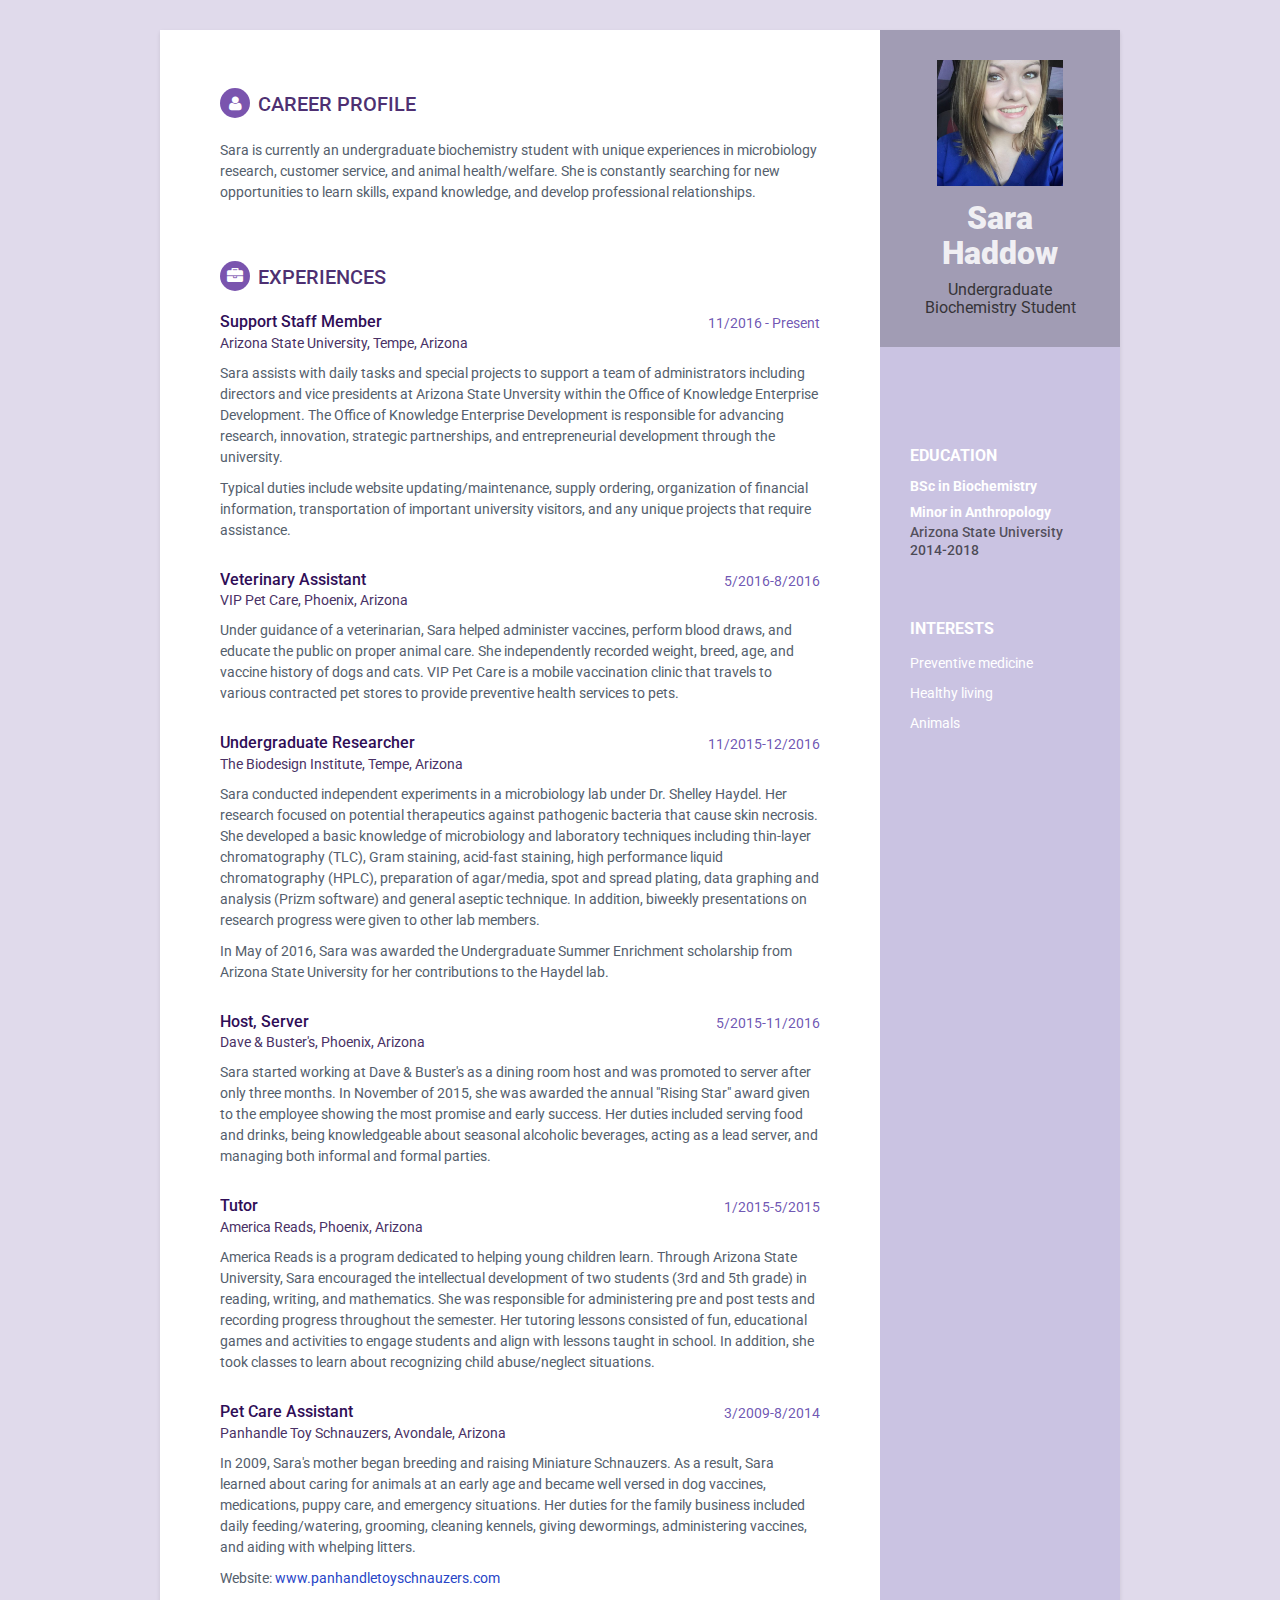
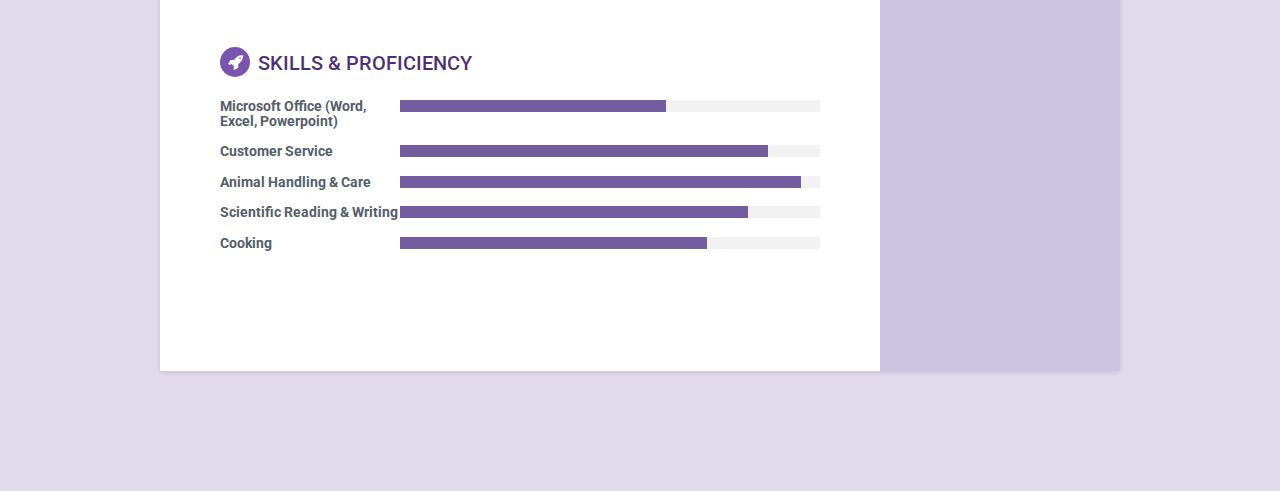
==== commit ff70e1bc: "merge" ====
--- a/index.html
+++ b/index.html
@@ -31,7 +31,7 @@
     <div class="wrapper">
         <div class="sidebar-wrapper">
             <div class="profile-container">
-                <img class="profile" src="assets/images/profile.jpg" alt="" width="70%" />
+                <img class="profile" src="assets/images/profile1.png" alt="" width="70%" />
                 <h1 class="name">Sara Haddow</h1>
                 <h3 class="tagline">Undergraduate Biochemistry Student</h3>
             </div><!--//profile-container-->
--- a/assets/css/styles-2.css
+++ b/assets/css/styles-2.css
@@ -11,7 +11,7 @@
 body {
   font-family: 'Roboto', sans-serif;
   color: #545E6C;
-  background: rgba(0, 226, 255, 0.28);
+  background: rgba(143, 121, 183, 0.28);
   font-size: 14px;
   padding: 30px;
   -webkit-font-smoothing: antialiased;
@@ -43,7 +43,7 @@
   line-height: 1.5;
 }
 .wrapper {
-  background: #468ec3;
+  background: rgba(255, 0, 20, 0.3);
   max-width: 960px;
   margin: 0 auto;
   position: relative;
@@ -52,7 +52,7 @@
   box-shadow: 0px 2px 4px rgba(0, 0, 0, 0.1);
 }
 .sidebar-wrapper {
-  background: rgba(15, 98, 159, 0.77);
+  background: rgba(170, 158, 209, 0.62);
   position: absolute;
   right: 0;
   width: 240px;
@@ -67,7 +67,7 @@
   padding: 30px;
   background: rgba(0, 0, 0, 0.2);
   text-align: center;
-  color: rgba(255, 182, 83, 0.85);
+  color: rgba(255, 255, 255, 0.85);
 }
 .sidebar-wrapper .name {
   font-size: 32px;
@@ -76,7 +76,7 @@
   margin-bottom: 10px;
 }
 .sidebar-wrapper .tagline {
-  color: rgba(255, 255, 255, 0.6);
+  color: rgb(54, 52, 56);
   font-size: 16px;
   font-weight: 400;
   margin-top: 0;
@@ -121,13 +121,13 @@
   margin-bottom: 0;
 }
 .sidebar-wrapper .education-container .meta {
-  color: rgba(255, 255, 255, 0.6);
+  color: rgba(0, 0, 0, 0.6);
   font-weight: 500;
   margin-bottom: 0px;
   margin-top: 0;
 }
 .sidebar-wrapper .education-container .time {
-  color: rgba(255, 255, 255, 0.6);
+  color: rgba(0, 0, 0, 0.63);
   font-weight: 500;
   margin-bottom: 0px;
 }
@@ -161,7 +161,7 @@
   text-transform: uppercase;
   font-size: 20px;
   font-weight: 500;
-  color: rgba(0, 80, 188, 0.81);
+  color: rgba(38, 0, 82, 0.81);
   position: relative;
   margin-top: 0;
   margin-bottom: 20px;
@@ -180,7 +180,7 @@
   -moz-background-clip: padding;
   -webkit-background-clip: padding-box;
   background-clip: padding-box;
-  background: rgba(250, 132, 14, 0.67);
+  background: rgba(57, 0, 134, 0.67);
   text-align: center;
   padding-top: 8px;
   font-size: 16px;
@@ -199,7 +199,7 @@
   margin-bottom: 2px;
 }
 .main-wrapper .job-title {
-  color: #0d2b57;
+  color: #2f0d57;
   font-size: 16px;
   margin-top: 0;
   margin-bottom: 0;
@@ -209,11 +209,11 @@
   position: absolute;
   right: 0;
   top: 0;
-  color: rgba(51, 103, 163, 0.83);
+  color: rgba(81, 51, 163, 0.83);
 }
 .main-wrapper .company {
   margin-bottom: 10px;
-  color: #2b387e;
+  color: #493165;
 }
 .main-wrapper .project-title {
   font-size: 16px;
@@ -242,7 +242,7 @@
 }
 .skillset .level-bar-inner {
   height: 12px;
-  background: rgba(0, 183, 216, 0.97);
+  background: rgba(111, 88, 155, 0.97);
 }
 .footer {
   padding: 30px;
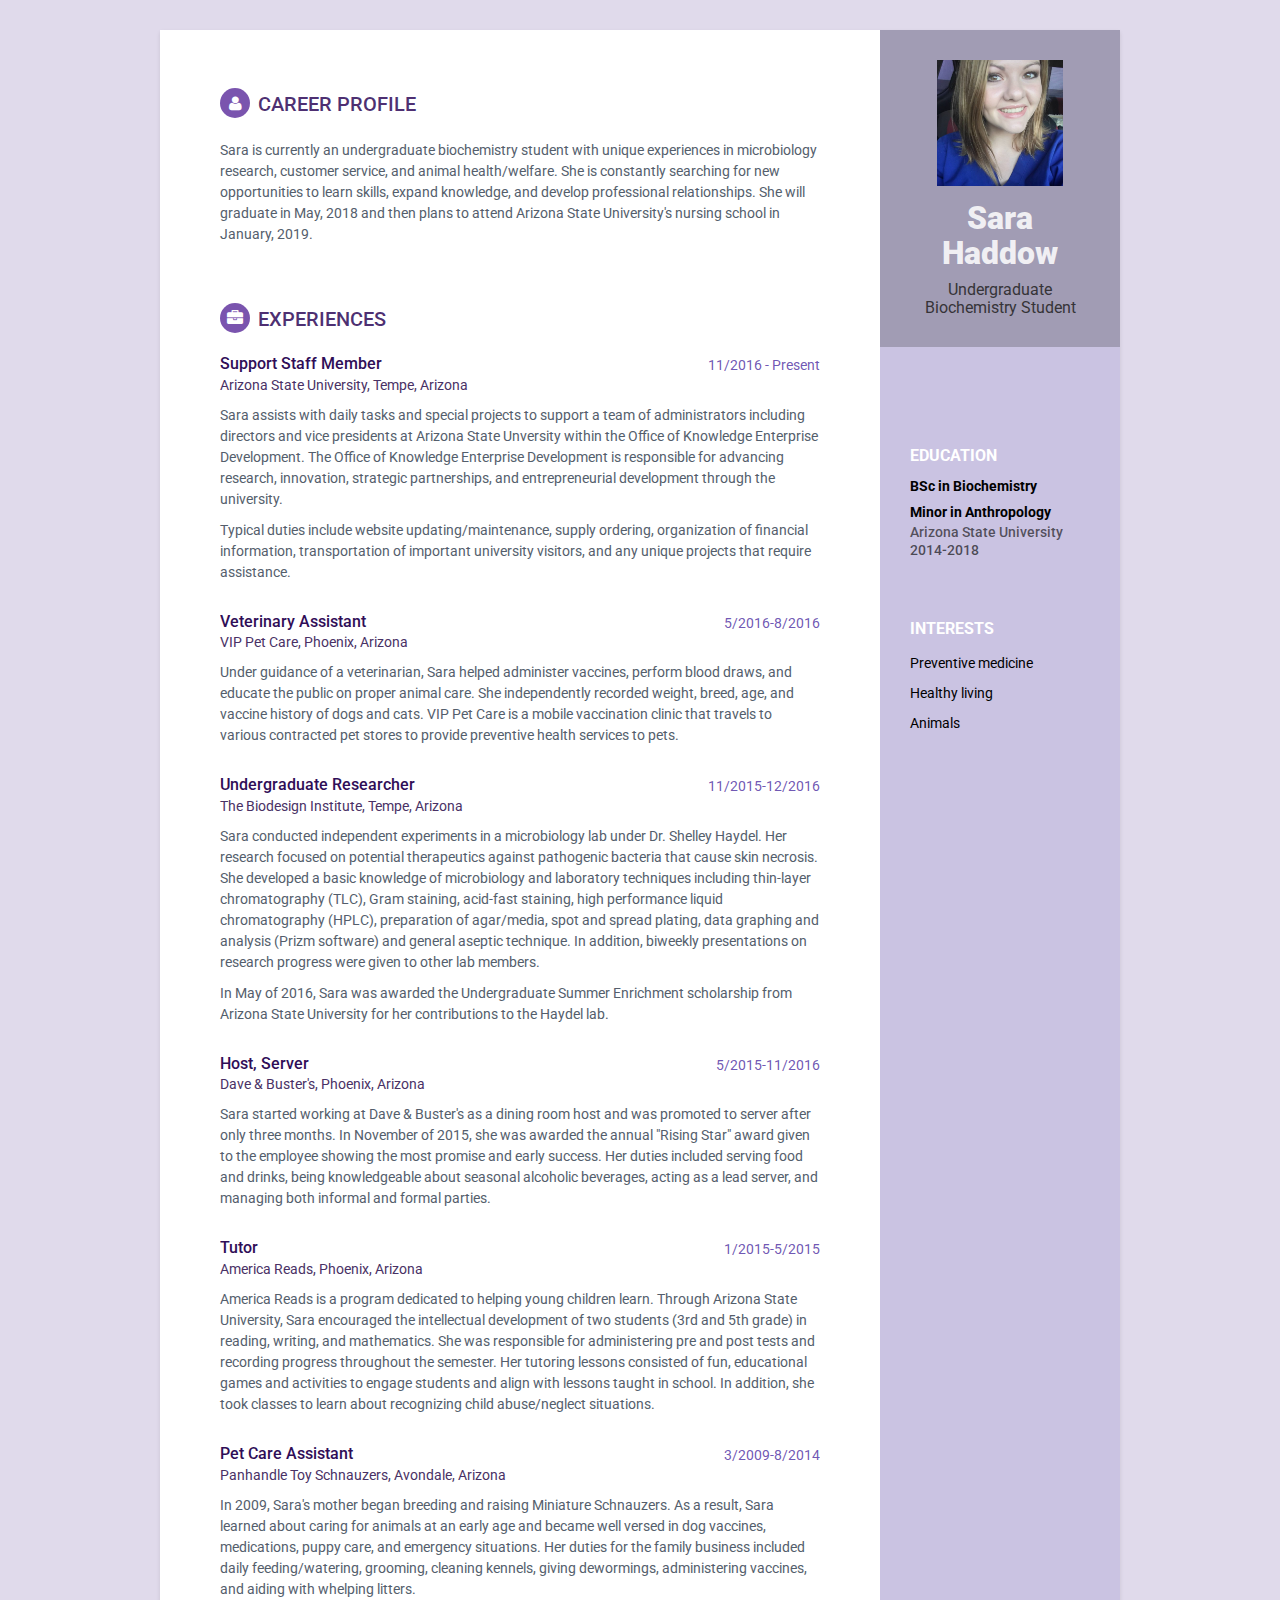
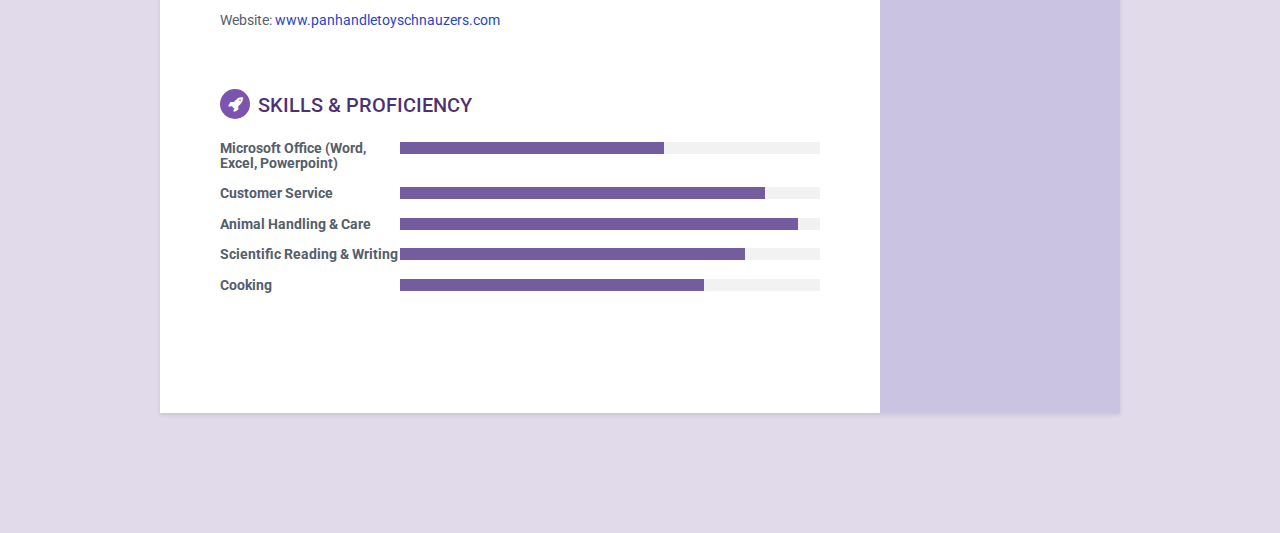
==== commit a080ff7b: "bio" ====
--- a/index.html
+++ b/index.html
@@ -3,7 +3,7 @@
 <!--[if IE 9]> <html lang="en" class="ie9"> <![endif]-->  
 <!--[if !IE]><!--> <html lang="en"> <!--<![endif]-->  
 <head>
-    <title>Sara is currently an undergraduate biochemistry student with unique experiences in microbiology research, customer service, and animal health/welfare. She is constantly searching for new opportunities to learn skills, expand knowledge, and develop professional relationships. </title>
+    <title>Sara is currently an undergraduate biochemistry student with unique experiences in microbiology research, customer service, and animal health/welfare. She is constantly searching for new opportunities to learn skills, expand knowledge, and develop professional relationships.</title>
     <!-- Meta -->
     <meta charset="utf-8">
     <meta http-equiv="X-UA-Compatible" content="IE=edge">
@@ -66,7 +66,7 @@
             <section class="section summary-section">
                 <h2 class="section-title"><i class="fa fa-user"></i>Career Profile</h2>
                 <div class="summary">
-                    <p>Sara is currently an undergraduate biochemistry student with unique experiences in microbiology research, customer service, and animal health/welfare. She is constantly searching for new opportunities to learn skills, expand knowledge, and develop professional relationships.  </p>
+                    <p>Sara is currently an undergraduate biochemistry student with unique experiences in microbiology research, customer service, and animal health/welfare. She is constantly searching for new opportunities to learn skills, expand knowledge, and develop professional relationships. She will graduate in May, 2018 and then plans to attend Arizona State University's nursing school in January, 2019.  </p>
                 </div><!--//summary-->
             </section><!--//section-->
             
--- a/assets/css/styles-2.css
+++ b/assets/css/styles-2.css
@@ -111,6 +111,7 @@
 }
 .sidebar-wrapper .degree {
   font-size: 14px;
+    color: black;
   margin-top: 0;
   margin-bottom: 5px;
 }
@@ -132,7 +133,7 @@
   margin-bottom: 0px;
 }
 .sidebar-wrapper .languages-container .lang-desc {
-  color: rgba(255, 255, 255, 0.6);
+  color: rgba(204, 45, 45, 0.6);
 }
 .sidebar-wrapper .languages-list {
   margin-bottom: 0;
@@ -148,6 +149,7 @@
 }
 .sidebar-wrapper .interests-list li {
   margin-bottom: 10px;
+    color: black;
 }
 .sidebar-wrapper .interests-list li:last-child {
   margin-bottom: 0;
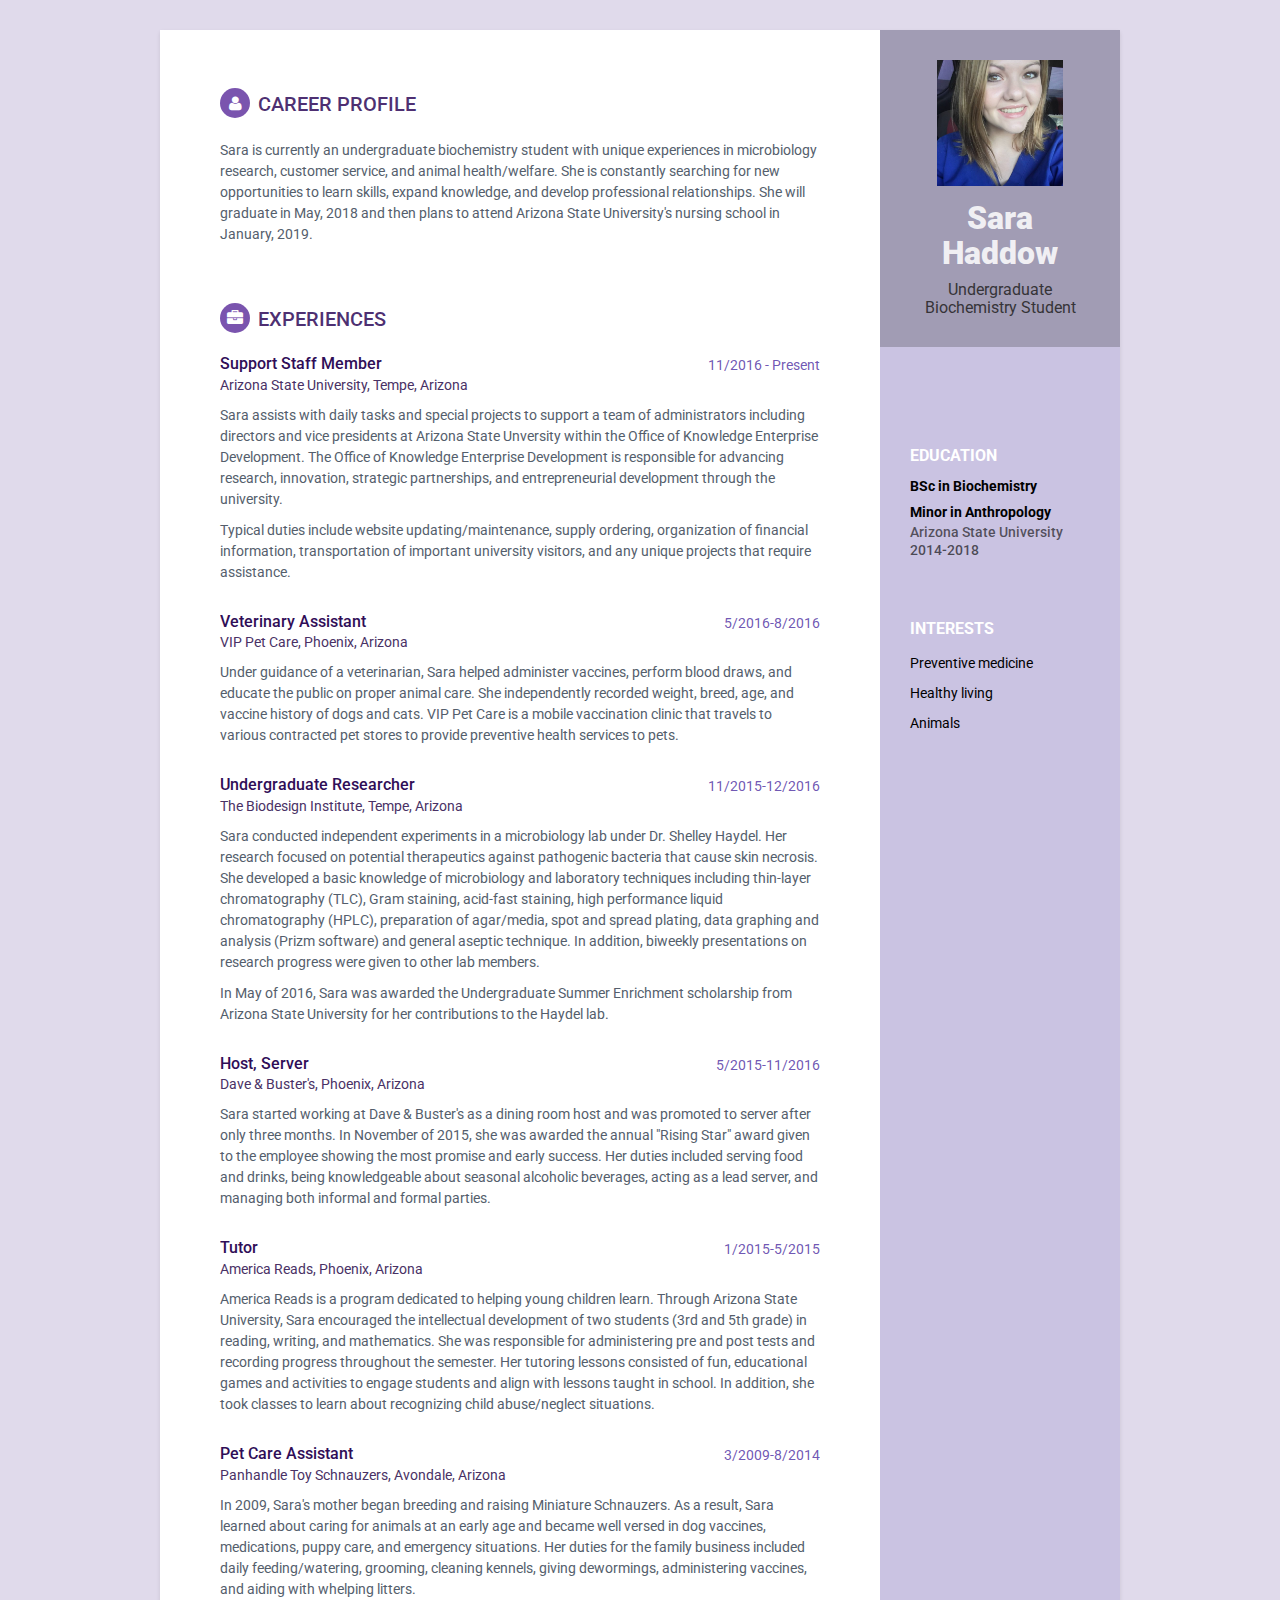
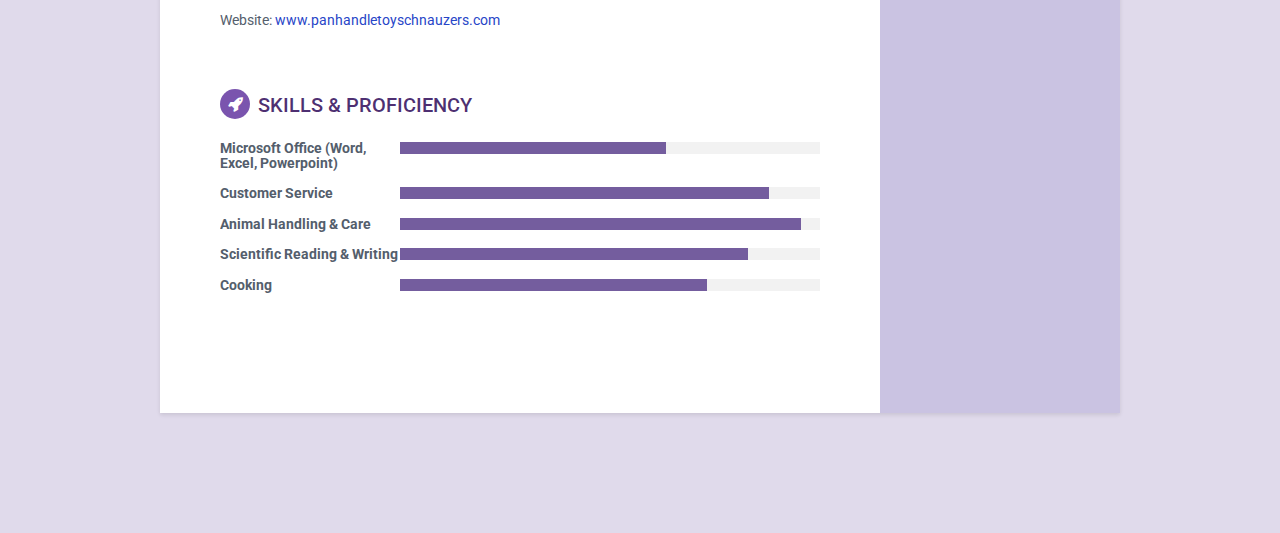
==== commit 9d6d2b19: "keywords" ====
--- a/index.html
+++ b/index.html
@@ -9,7 +9,8 @@
     <meta http-equiv="X-UA-Compatible" content="IE=edge">
     <meta name="viewport" content="width=device-width, initial-scale=1.0">
     <meta name="description" content="Sara Haddow">
-    <meta name="author" content="Xiaoying Riley at 3rd Wave Media">    
+    <meta name="author" content="Xiaoying Riley at 3rd Wave Media">   
+    <meta name="keywords" content="Sara, Haddow, Sara Haddow">
     <link rel="shortcut icon" href="favicon.ico">  
     <link href='https://fonts.googleapis.com/css?family=Roboto:400,500,400italic,300italic,300,500italic,700,700italic,900,900italic' rel='stylesheet' type='text/css'>
     <link href="https://fonts.googleapis.com/css?family=Lato:900" rel="stylesheet">
